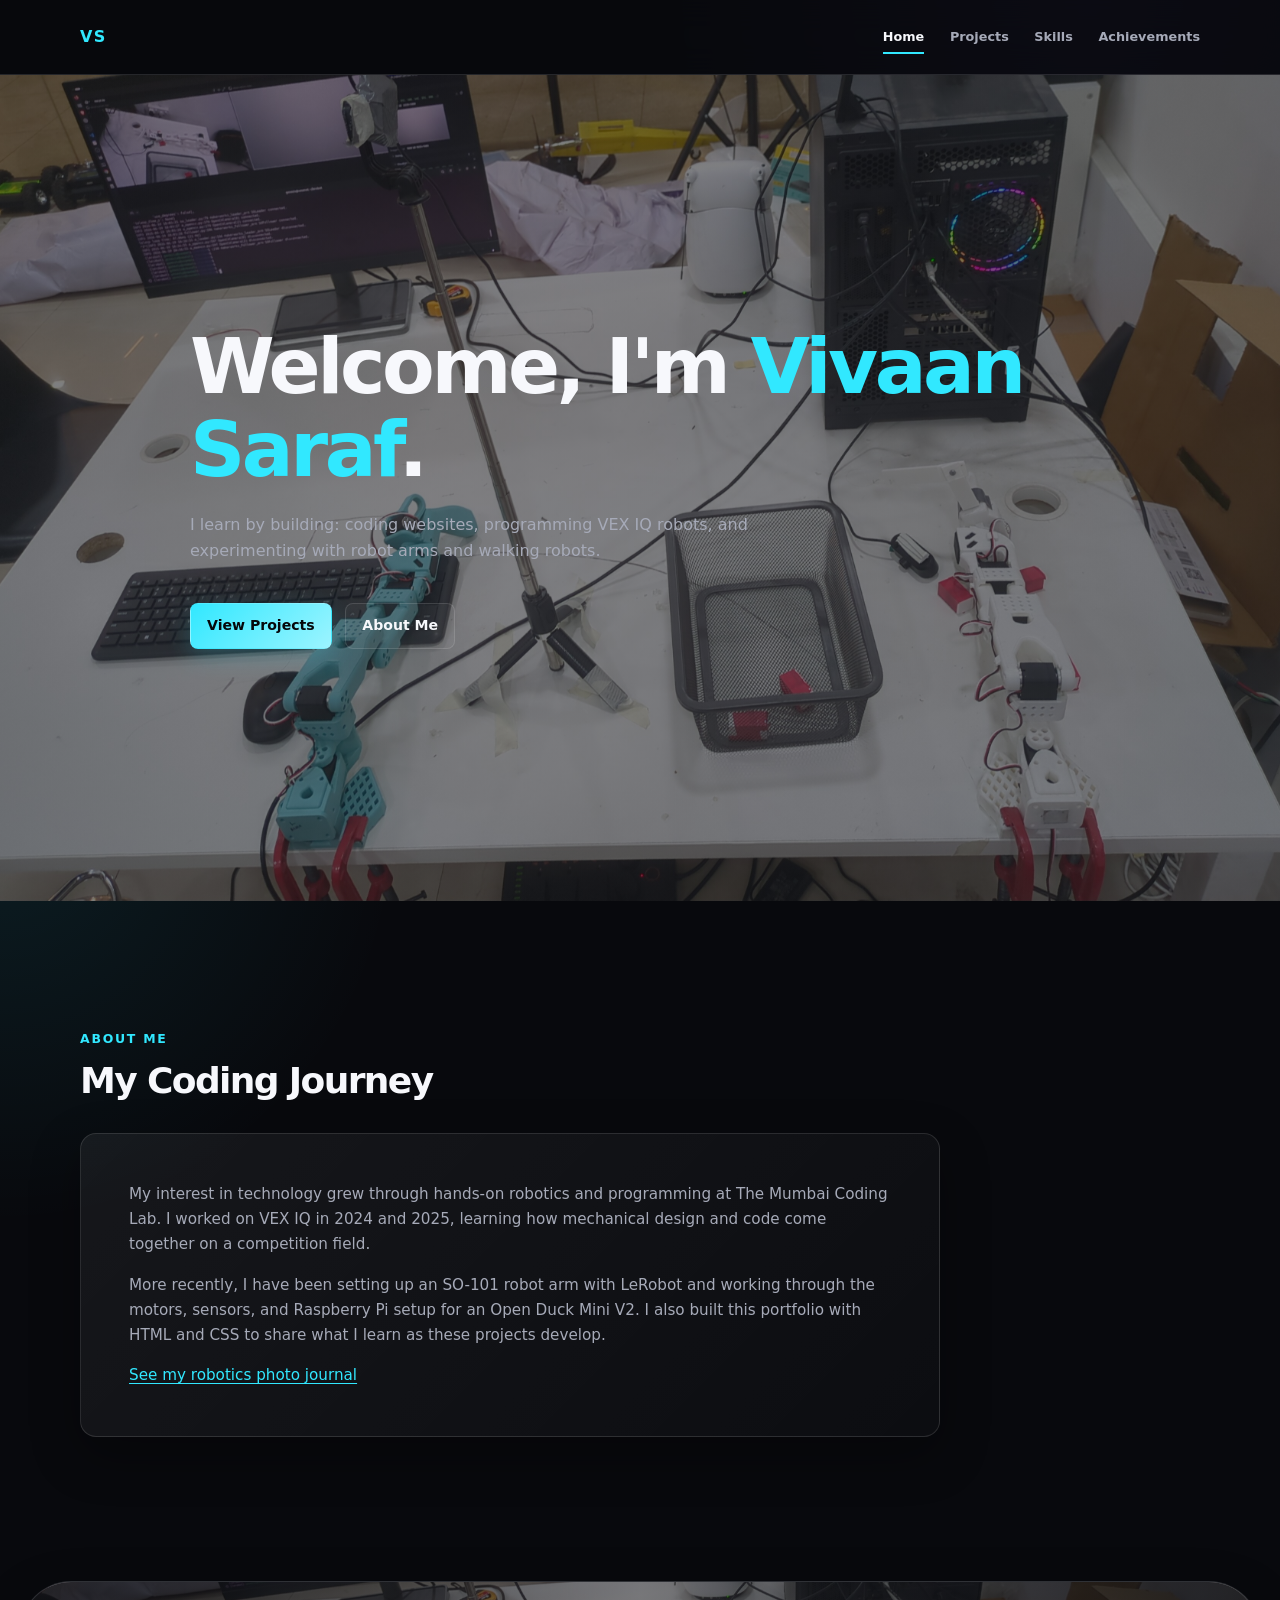
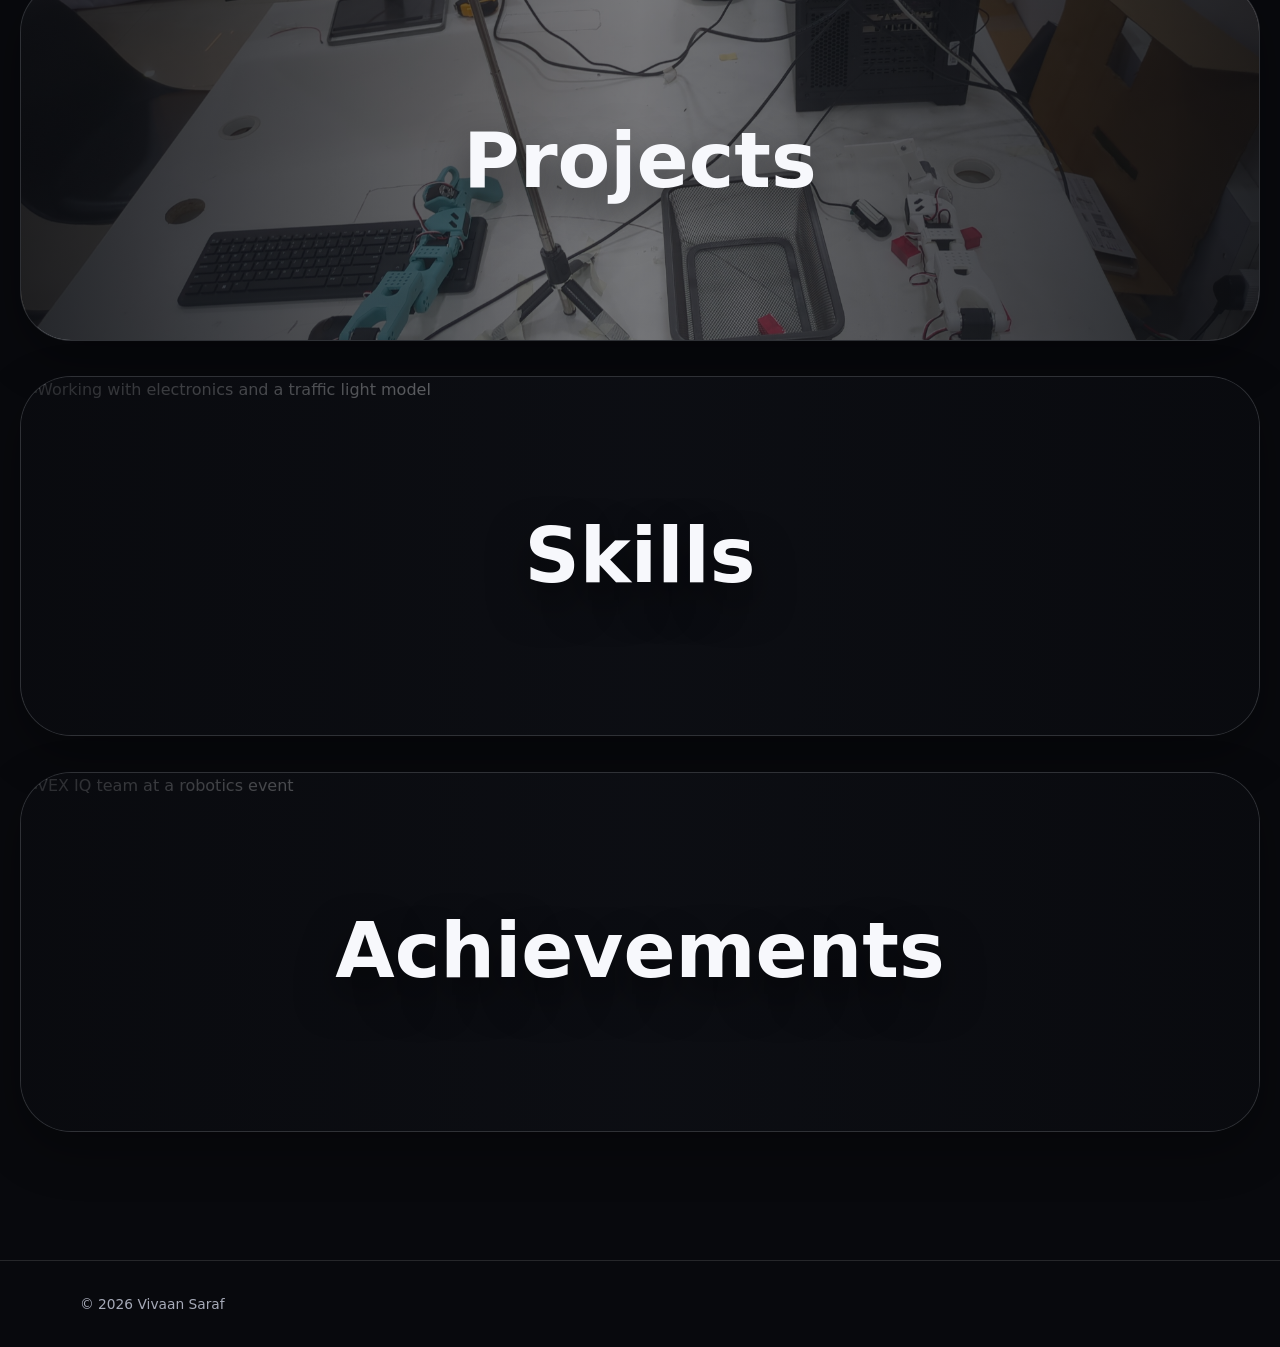
==== index.html @ 26b405d5 "Add verified coding and robotics portfolio content" ====
<!DOCTYPE html>
<html lang="en">
<head>
  <meta charset="UTF-8">
  <meta name="viewport" content="width=device-width, initial-scale=1.0">
  <meta name="description" content="Vivaan Saraf's coding and robotics journey, from VEX IQ to robot arms, Open Duck Mini, and web development.">
  <title>Vivaan Saraf | Coding Journey</title>
  <link rel="stylesheet" href="style.css?v=1.6">
</head>
<body>
  <header class="site-header">
    <nav class="site-nav container" aria-label="Primary navigation">
      <a class="brand" href="index.html" aria-label="Vivaan Saraf home">VS</a>
      <ul class="nav-links">
        <li><a class="active" href="index.html" aria-current="page">Home</a></li>
        <li><a href="projects.html">Projects</a></li>
        <li><a href="skills.html">Skills</a></li>
        <li><a href="achievements.html">Achievements</a></li>
      </ul>
    </nav>
  </header>

  <main>
    <section class="hero hero--image" aria-labelledby="hero-title">
      <div class="container hero-content">
        <h1 id="hero-title">Welcome, I'm <span>Vivaan Saraf</span>.</h1>
        <p class="hero-copy">I learn by building: coding websites, programming VEX IQ robots, and experimenting with robot arms and walking robots.</p>
        <div class="hero-actions">
          <a class="button button-primary" href="projects.html">View Projects</a>
          <a class="button button-secondary" href="#about">About Me</a>
        </div>
      </div>
    </section>

    <section class="section container" id="about" aria-labelledby="about-title">
      <div class="section-heading">
        <p class="eyebrow">About Me</p>
        <h2 id="about-title">My Coding Journey</h2>
      </div>
      <div class="about-panel">
        <p>My interest in technology grew through hands-on robotics and programming at The Mumbai Coding Lab. I worked on VEX IQ in 2024 and 2025, learning how mechanical design and code come together on a competition field.</p>
        <p>More recently, I have been setting up an SO-101 robot arm with LeRobot and working through the motors, sensors, and Raspberry Pi setup for an Open Duck Mini V2. I also built this portfolio with HTML and CSS to share what I learn as these projects develop.</p>
        <p><a href="https://photos.google.com/share/AF1QipMqKYZUfU76-3mRbu2ZNvPYSfWubZAIC1T2TUKQFDXF357ADCzVOULn_W6FX2EanA?key=ZWhiV0VmaGZkWm0yZWlWdFhhTnVDUXloYXJiU253" target="_blank" rel="noopener noreferrer">See my robotics photo journal</a></p>
      </div>
    </section>

    <section class="section container explore-section" aria-label="Portfolio sections">
      <div class="home-tiles">
        <a class="home-tile" href="projects.html" aria-label="View Projects">
          <img src="images/lerobot/hi.jpeg" alt="SO-101 robot arms being tested on a worktable">
          <span>Projects</span>
        </a>
        <a class="home-tile" href="skills.html" aria-label="View Skills">
          <img src="images/traffic light/PXL_20260218_132618617.jpg" alt="Working with electronics and a traffic light model">
          <span>Skills</span>
        </a>
        <a class="home-tile" href="achievements.html" aria-label="View Achievements">
          <img src="images/vex/PXL_20251115_065800724.jpg" alt="VEX IQ team at a robotics event">
          <span>Achievements</span>
        </a>
      </div>
    </section>
  </main>

  <footer class="site-footer">
    <div class="container">
      <p>© 2026 Vivaan Saraf</p>
    </div>
  </footer>
</body>
</html>
---- style.css ----
:root {
  --obsidian: #08090d;
  --surface: #11131b;
  --surface-raised: #171a25;
  --line: rgba(255, 255, 255, 0.12);
  --text: #f7f8fc;
  --muted: #a6aab8;
  --cyan: #31e8ff;
  --violet: #9b6cff;
  --shadow: 0 18px 50px rgba(0, 0, 0, 0.32);
  --hero-image: url("images/lerobot/hi.jpeg");
}

* { box-sizing: border-box; }

html { scroll-behavior: smooth; }

body {
  min-width: 320px;
  margin: 0;
  color: var(--text);
  background:
    radial-gradient(circle at 85% 0%, rgba(155, 108, 255, 0.16), transparent 28rem),
    radial-gradient(circle at 0% 28%, rgba(49, 232, 255, 0.09), transparent 25rem),
    var(--obsidian);
  font-family: Inter, ui-sans-serif, system-ui, -apple-system, BlinkMacSystemFont, "Segoe UI", sans-serif;
  line-height: 1.65;
}

a { color: inherit; }

.container { width: min(1120px, calc(100% - 2.5rem)); margin-inline: auto; }

.site-header {
  position: sticky;
  z-index: 10;
  top: 0;
  border-bottom: 1px solid var(--line);
  background: rgba(8, 9, 13, 0.82);
  backdrop-filter: blur(16px);
}

.site-nav { display: flex; align-items: center; justify-content: space-between; min-height: 4.6rem; gap: 1rem; }

.brand { color: var(--cyan); font-weight: 800; letter-spacing: 0.08em; text-decoration: none; }

.nav-links { display: flex; align-items: center; gap: clamp(0.5rem, 2vw, 1.8rem); margin: 0; padding: 0; list-style: none; }

.nav-links a { padding: 0.45rem 0; color: var(--muted); font-size: 0.8rem; font-weight: 700; text-decoration: none; transition: color 180ms ease; }
.nav-links a:hover, .nav-links a.active { color: var(--text); }
.nav-links a.active { border-bottom: 2px solid var(--cyan); }

.section { padding-block: clamp(4.5rem, 10vw, 8rem); }

.hero { min-height: calc(100svh - 4.6rem); display: grid; }
.hero--image {
  background-image:
    linear-gradient(rgba(8, 9, 13, 0.52), rgba(8, 9, 13, 0.52)),
    var(--hero-image);
  background-position: center;
  background-repeat: no-repeat;
  background-size: cover;
}
.hero-content { display: grid; align-content: center; max-width: 900px; padding-block: clamp(4.5rem, 10vw, 8rem); }

.eyebrow, .card-label { margin: 0 0 0.8rem; color: var(--cyan); font-size: 0.78rem; font-weight: 800; letter-spacing: 0.14em; text-transform: uppercase; }

h1, h2, p { margin-top: 0; }
h1, h2 { line-height: 1.08; letter-spacing: -0.045em; }
h1 { max-width: 16ch; margin-bottom: 1.2rem; font-size: clamp(2.35rem, 6vw, 4.8rem); }
h1 span { color: var(--cyan); }
h2 { margin-bottom: 0.8rem; font-size: clamp(1.4rem, 3vw, 2.25rem); }

.hero-copy, .page-intro > p:last-child { max-width: 62ch; color: var(--muted); font-size: clamp(0.9rem, 1.8vw, 1rem); }
.hero-actions { display: flex; flex-wrap: wrap; gap: 0.85rem; margin-top: 1.4rem; }

.button { display: inline-flex; align-items: center; justify-content: center; min-height: 2.9rem; padding: 0.65rem 1rem; border: 1px solid transparent; border-radius: 0.5rem; font-size: 0.88rem; font-weight: 800; text-decoration: none; transition: transform 180ms ease, box-shadow 180ms ease, background 180ms ease; }
.button:hover { transform: translateY(-2px); }
.button-primary { color: #05070a; background: linear-gradient(135deg, var(--cyan), #9cf4ff); box-shadow: 0 8px 24px rgba(49, 232, 255, 0.2); }
.button-secondary { border-color: var(--line); color: var(--text); background: rgba(255, 255, 255, 0.04); }

.section-heading { max-width: 680px; margin-bottom: 2rem; }
.compact-heading { margin-bottom: 1.25rem; }
.about-panel, .info-panel { border: 1px solid var(--line); border-radius: 1rem; background: linear-gradient(135deg, rgba(255,255,255,0.06), rgba(255,255,255,0.02)); box-shadow: var(--shadow); }
.about-panel { max-width: 860px; padding: clamp(1.4rem, 4vw, 3rem); color: var(--muted); font-size: 0.95rem; }
.about-panel p:last-child { margin-bottom: 0; }
.about-panel a, .info-panel a { color: var(--cyan); text-underline-offset: 0.2em; }
.info-panel > p:last-child { margin: 1.5rem 0 0; font-size: 0.9rem; }
.explore-section { width: min(calc(100% - 2.5rem), 1420px); margin-inline: auto; padding-top: 1rem; }
.home-tiles { display: grid; gap: clamp(1.4rem, 3vw, 2.2rem); }
.home-tile {
  position: relative;
  display: grid;
  min-height: clamp(220px, 34vw, 360px);
  place-items: center;
  overflow: hidden;
  border: 1px solid var(--line);
  border-radius: clamp(1.4rem, 4vw, 3.2rem);
  color: var(--text);
  background: #12141a;
  box-shadow: var(--shadow);
  text-decoration: none;
  transition: transform 200ms ease, border-color 200ms ease;
}
.home-tile:hover {
  transform: translateY(-4px);
  border-color: rgba(49, 232, 255, 0.55);
}
.home-tile::after {
  position: absolute;
  inset: 0;
  content: "";
  background:
    linear-gradient(90deg, rgba(8, 9, 13, 0.82), rgba(8, 9, 13, 0.4), rgba(8, 9, 13, 0.82)),
    rgba(8, 9, 13, 0.24);
  z-index: 2;
  transition: background 180ms ease;
}
.home-tile:hover::after {
  background:
    linear-gradient(90deg, rgba(8, 9, 13, 0.68), rgba(8, 9, 13, 0.25), rgba(8, 9, 13, 0.68)),
    rgba(8, 9, 13, 0.14);
}
.home-tile > .tile-image,
.home-tile > img {
  position: absolute;
  inset: 0;
  width: 100%;
  height: 100%;
  object-fit: cover;
  z-index: 1;
  transition: transform 220ms ease, filter 220ms ease;
}
.home-tile:hover > .tile-image,
.home-tile:hover > img {
  transform: scale(1.02);
}
.home-tile span {
  position: relative;
  z-index: 3;
  color: var(--text);
  font-size: clamp(2.2rem, 7vw, 4.8rem);
  font-weight: 900;
  line-height: 1;
  text-align: center;
  text-shadow: 0 18px 42px rgba(0, 0, 0, 0.58);
}

.page-intro { padding-bottom: 2rem; }
.page-intro h1 { max-width: 18ch; }
.projects-section { padding-top: 2rem; }
.projects-grid { display: grid; grid-template-columns: repeat(3, minmax(0, 1fr)); gap: 1.25rem; }
.project-card { display: flex; flex-direction: column; overflow: hidden; border: 1px solid var(--line); border-radius: 1rem; background: var(--surface); box-shadow: var(--shadow); transition: transform 200ms ease, border-color 200ms ease; }
.project-card:hover { transform: translateY(-5px); border-color: rgba(49, 232, 255, 0.55); }
.media-slot, .gallery-item { margin: 0; background: #0d0f16; }
.media-slot > img, .gallery-item > img { display: block; width: 100%; height: 210px; object-fit: cover; transition: transform 200ms ease, filter 200ms ease; }
.project-card:hover .media-slot > img, .gallery-item:hover > img { transform: scale(1.025); filter: brightness(1.08); }
.image-placeholder { display: grid; min-height: 210px; place-items: center; padding: 1rem; color: var(--cyan); border: 1px dashed rgba(49, 232, 255, 0.45); background: linear-gradient(135deg, rgba(49,232,255,0.09), rgba(155,108,255,0.11)); font-size: 0.78rem; font-weight: 700; letter-spacing: 0.07em; text-align: center; transition: filter 180ms ease, transform 180ms ease; }
.project-card:hover .image-placeholder, .gallery-item:hover .image-placeholder { filter: brightness(1.18); transform: scale(1.025); }
figcaption { padding: 0.55rem 0.8rem; color: var(--muted); font-size: 0.72rem; overflow-wrap: anywhere; }
.card-content { display: flex; flex: 1; flex-direction: column; padding: 1.5rem; }
.card-content h2 { font-size: 1.25rem; }
.card-content > p:not(.card-label):not(.tech-stack) { color: var(--muted); }
.tech-stack { color: var(--violet); font-size: 0.88rem; font-weight: 800; }
.card-content .button { align-self: flex-start; margin-top: auto; }

.gallery-grid { display: grid; grid-template-columns: repeat(2, minmax(0, 1fr)); gap: 1rem; }
.gallery-item { overflow: hidden; border: 1px solid var(--line); border-radius: 0.8rem; }
.gallery-item .image-placeholder { min-height: 250px; }
.gallery-item > img { height: 250px; }
.skills-section, .achievements-grid { display: grid; grid-template-columns: repeat(2, minmax(0, 1fr)); gap: 1.25rem; padding-top: 2.5rem; }
.info-panel { padding: clamp(1.4rem, 4vw, 2.3rem); }
.info-panel h2 { font-size: clamp(1.25rem, 2.5vw, 1.7rem); }
.future-label { color: var(--violet); font-size: 0.75em; font-weight: 600; letter-spacing: 0; }
.accent-list { display: grid; gap: 0.8rem; margin: 1.5rem 0 0; padding: 0; list-style: none; color: var(--muted); }
.accent-list li { padding-left: 1.1rem; border-left: 2px solid var(--violet); }

.site-footer { padding-block: 2rem; border-top: 1px solid var(--line); color: var(--muted); font-size: 0.86rem; }
.site-footer p { margin: 0; }

:focus-visible { outline: 3px solid var(--cyan); outline-offset: 4px; }

@media (max-width: 780px) {
  .projects-grid { grid-template-columns: 1fr; }
  .skills-section, .achievements-grid { grid-template-columns: 1fr; }
}

@media (max-width: 560px) {
  .container { width: min(100% - 1.5rem, 1120px); }
  .site-nav { align-items: flex-start; flex-direction: column; padding-block: 0.85rem; }
  .nav-links { width: 100%; justify-content: space-between; gap: 0.5rem; }
  .nav-links a { font-size: 0.72rem; }
  .gallery-grid { grid-template-columns: 1fr; }
}
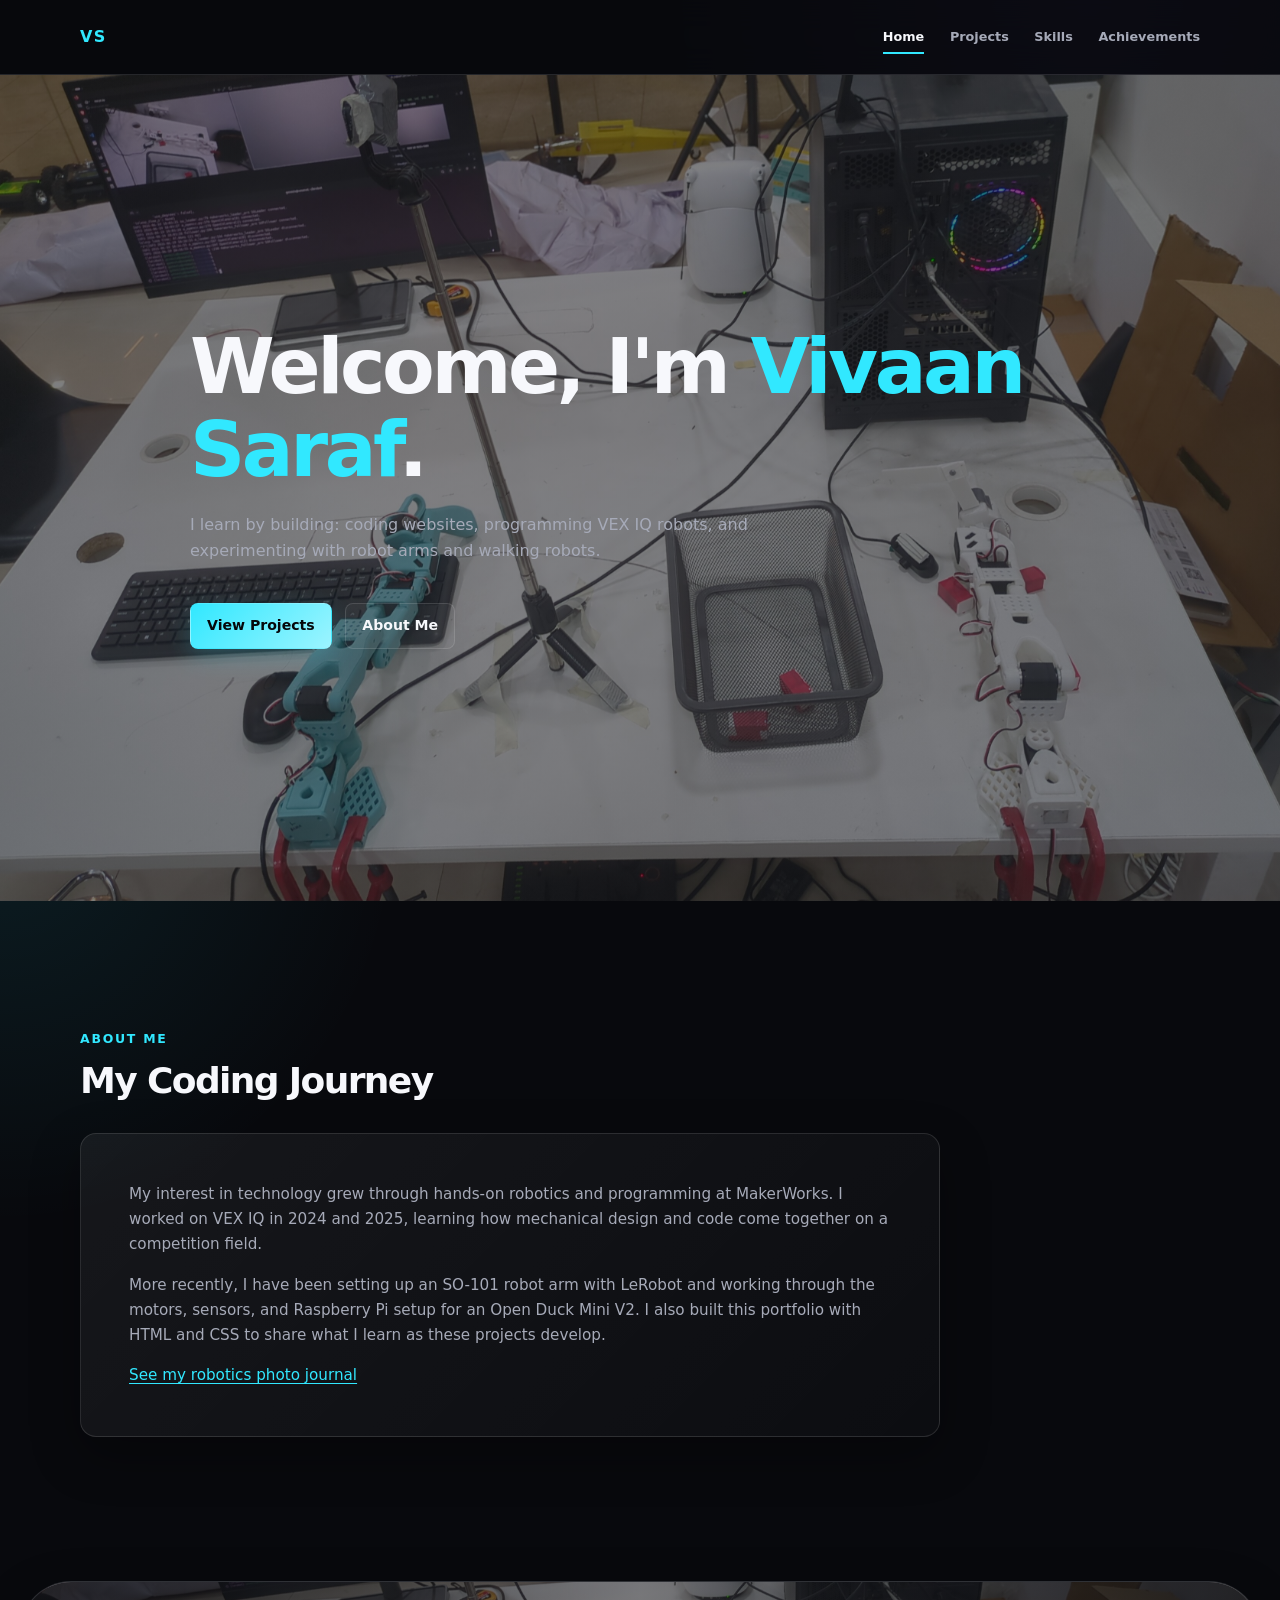
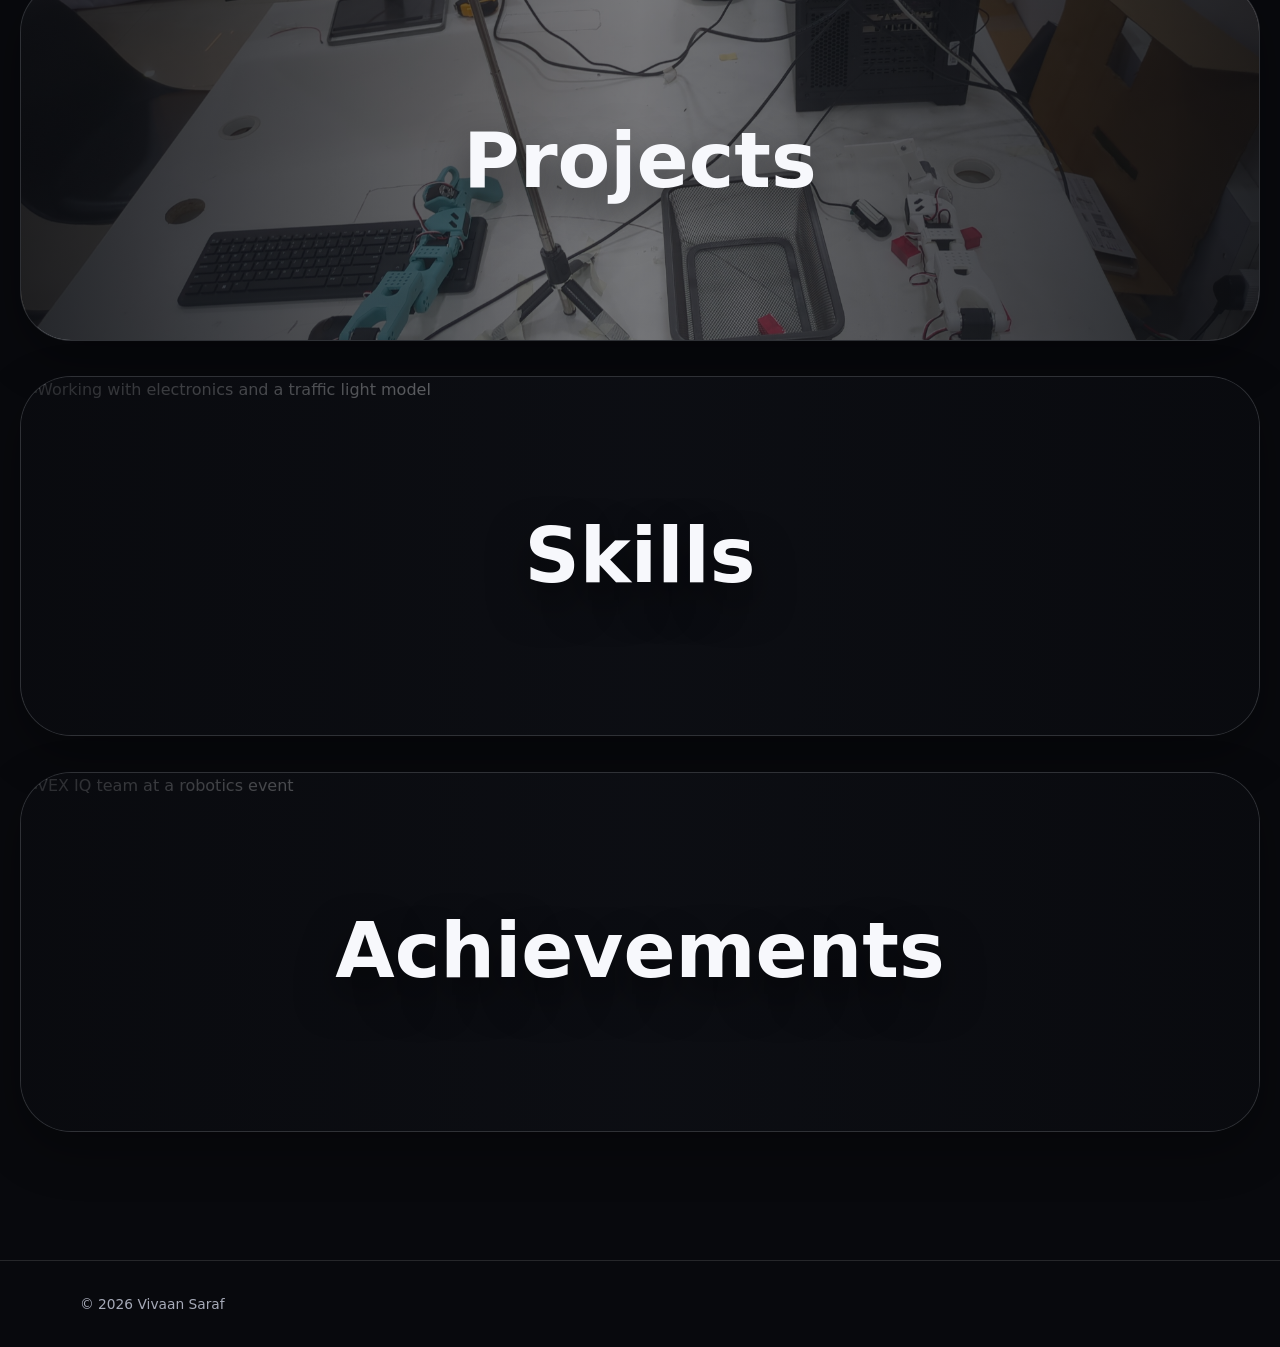
==== commit 9f6e080f: "Add individual project pages and update MakerWorks name" ====
--- a/index.html
+++ b/index.html
@@ -38,7 +38,7 @@
         <h2 id="about-title">My Coding Journey</h2>
       </div>
       <div class="about-panel">
-        <p>My interest in technology grew through hands-on robotics and programming at The Mumbai Coding Lab. I worked on VEX IQ in 2024 and 2025, learning how mechanical design and code come together on a competition field.</p>
+        <p>My interest in technology grew through hands-on robotics and programming at MakerWorks. I worked on VEX IQ in 2024 and 2025, learning how mechanical design and code come together on a competition field.</p>
         <p>More recently, I have been setting up an SO-101 robot arm with LeRobot and working through the motors, sensors, and Raspberry Pi setup for an Open Duck Mini V2. I also built this portfolio with HTML and CSS to share what I learn as these projects develop.</p>
         <p><a href="https://photos.google.com/share/AF1QipMqKYZUfU76-3mRbu2ZNvPYSfWubZAIC1T2TUKQFDXF357ADCzVOULn_W6FX2EanA?key=ZWhiV0VmaGZkWm0yZWlWdFhhTnVDUXloYXJiU253" target="_blank" rel="noopener noreferrer">See my robotics photo journal</a></p>
       </div>
--- a/style.css
+++ b/style.css
@@ -71,7 +71,7 @@
 h1 span { color: var(--cyan); }
 h2 { margin-bottom: 0.8rem; font-size: clamp(1.4rem, 3vw, 2.25rem); }
 
-.hero-copy, .page-intro > p:last-child { max-width: 62ch; color: var(--muted); font-size: clamp(0.9rem, 1.8vw, 1rem); }
+.hero-copy, .page-intro > p:not(.eyebrow) { max-width: 62ch; color: var(--muted); font-size: clamp(0.9rem, 1.8vw, 1rem); }
 .hero-actions { display: flex; flex-wrap: wrap; gap: 0.85rem; margin-top: 1.4rem; }
 
 .button { display: inline-flex; align-items: center; justify-content: center; min-height: 2.9rem; padding: 0.65rem 1rem; border: 1px solid transparent; border-radius: 0.5rem; font-size: 0.88rem; font-weight: 800; text-decoration: none; transition: transform 180ms ease, box-shadow 180ms ease, background 180ms ease; }
@@ -164,6 +164,16 @@
 .tech-stack { color: var(--violet); font-size: 0.88rem; font-weight: 800; }
 .card-content .button { align-self: flex-start; margin-top: auto; }
 
+.project-detail { padding-top: 2rem; }
+.project-detail-grid { display: grid; grid-template-columns: minmax(0, 1.15fr) minmax(0, 0.85fr); gap: 1.5rem; align-items: start; }
+.project-detail .media-slot { overflow: hidden; border: 1px solid var(--line); border-radius: 1rem; }
+.project-detail .media-slot > img { height: clamp(280px, 42vw, 520px); }
+.project-detail .image-placeholder { min-height: clamp(280px, 42vw, 520px); }
+.project-detail .info-panel { color: var(--muted); }
+.project-detail .info-panel p:last-child { margin-bottom: 0; }
+.project-detail .tech-stack { margin-bottom: 1.5rem; }
+.project-detail-actions { display: flex; flex-wrap: wrap; gap: 0.75rem; margin-top: 1.5rem; }
+
 .gallery-grid { display: grid; grid-template-columns: repeat(2, minmax(0, 1fr)); gap: 1rem; }
 .gallery-item { overflow: hidden; border: 1px solid var(--line); border-radius: 0.8rem; }
 .gallery-item .image-placeholder { min-height: 250px; }
@@ -182,6 +192,7 @@
 
 @media (max-width: 780px) {
   .projects-grid { grid-template-columns: 1fr; }
+  .project-detail-grid { grid-template-columns: 1fr; }
   .skills-section, .achievements-grid { grid-template-columns: 1fr; }
 }
 
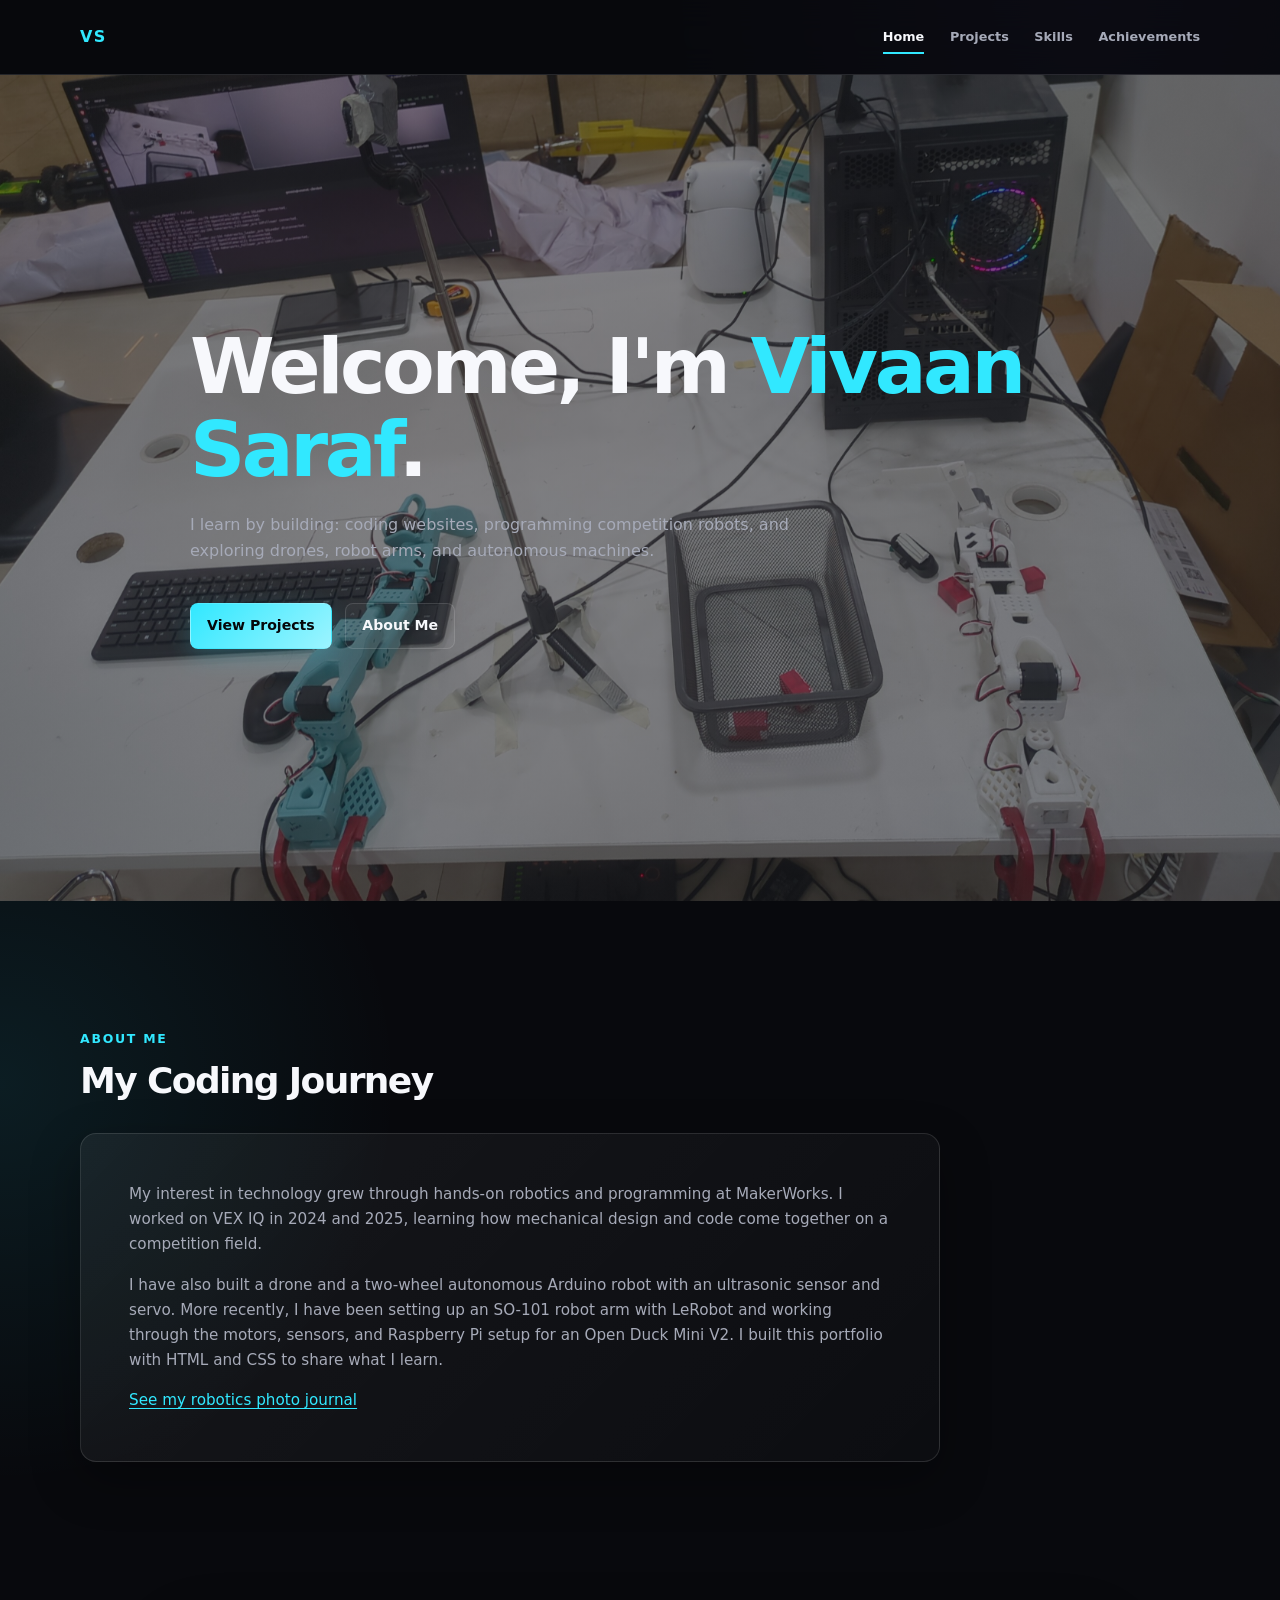
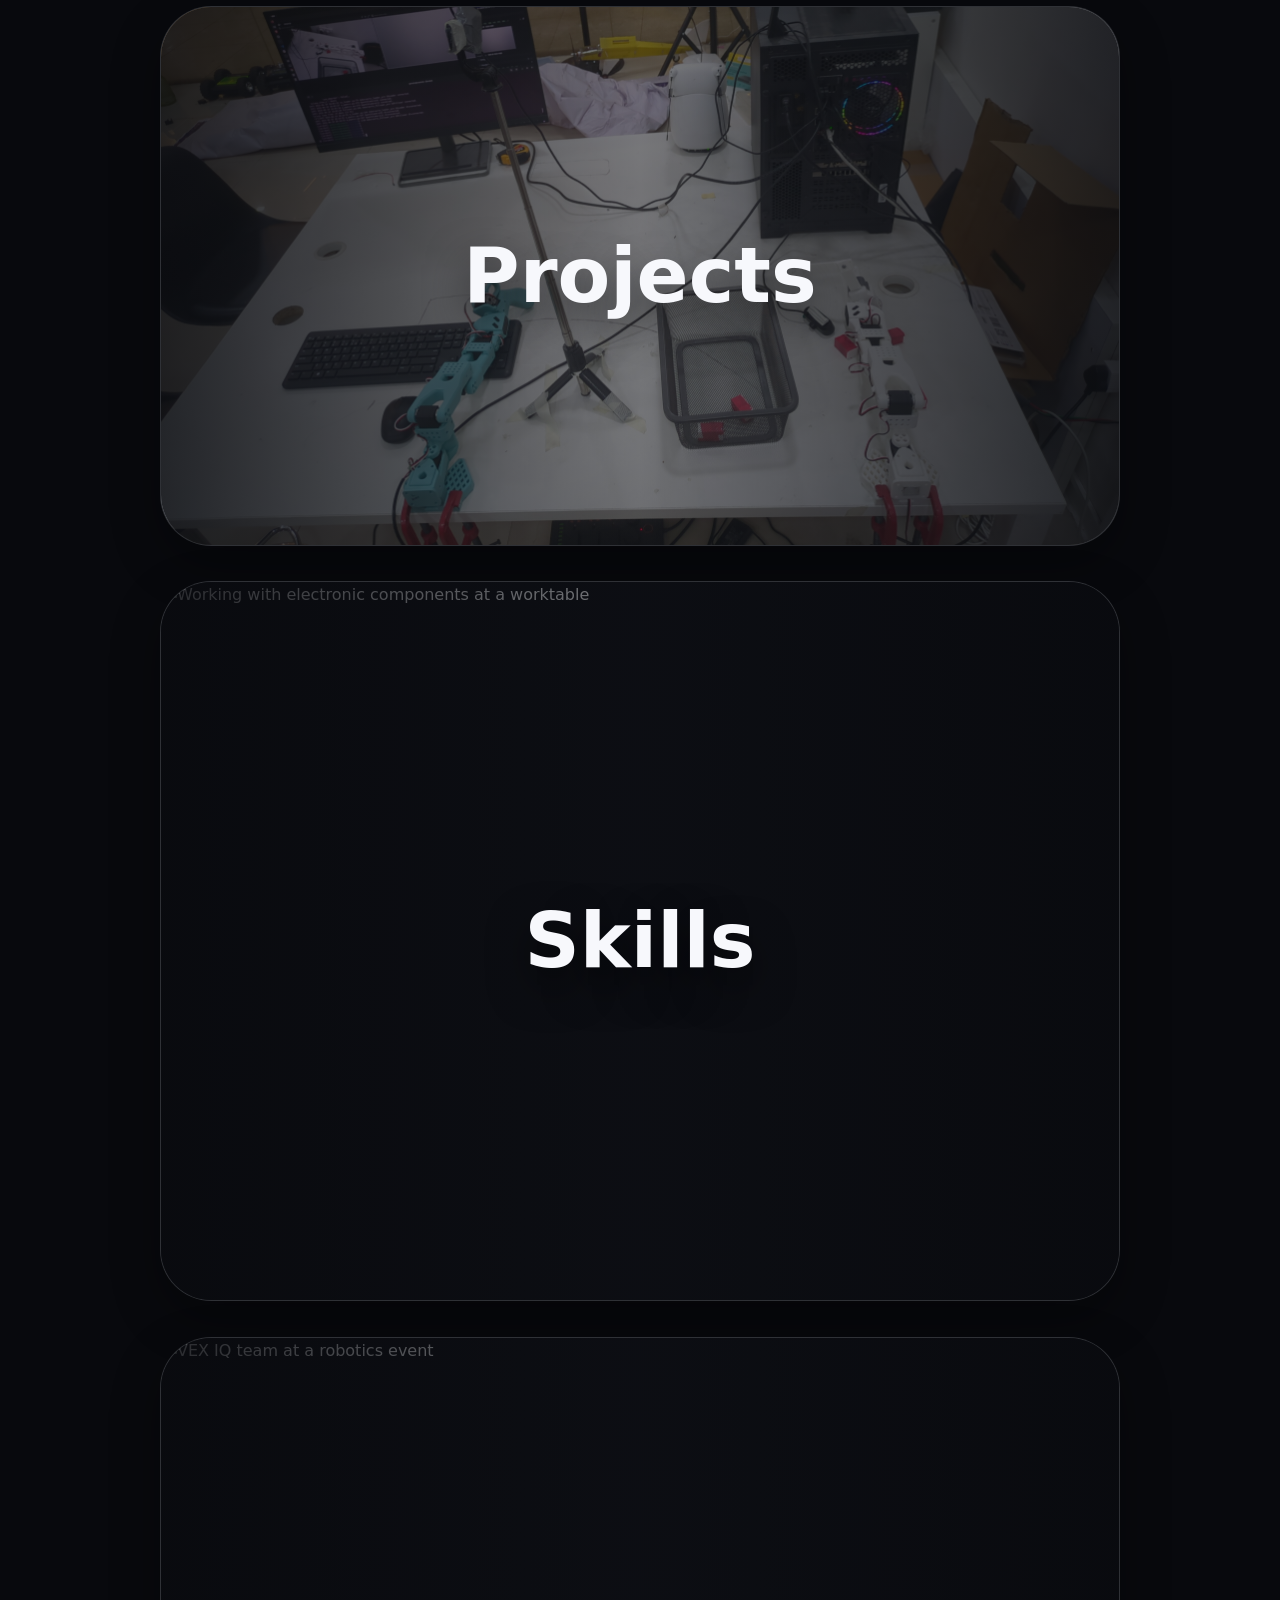
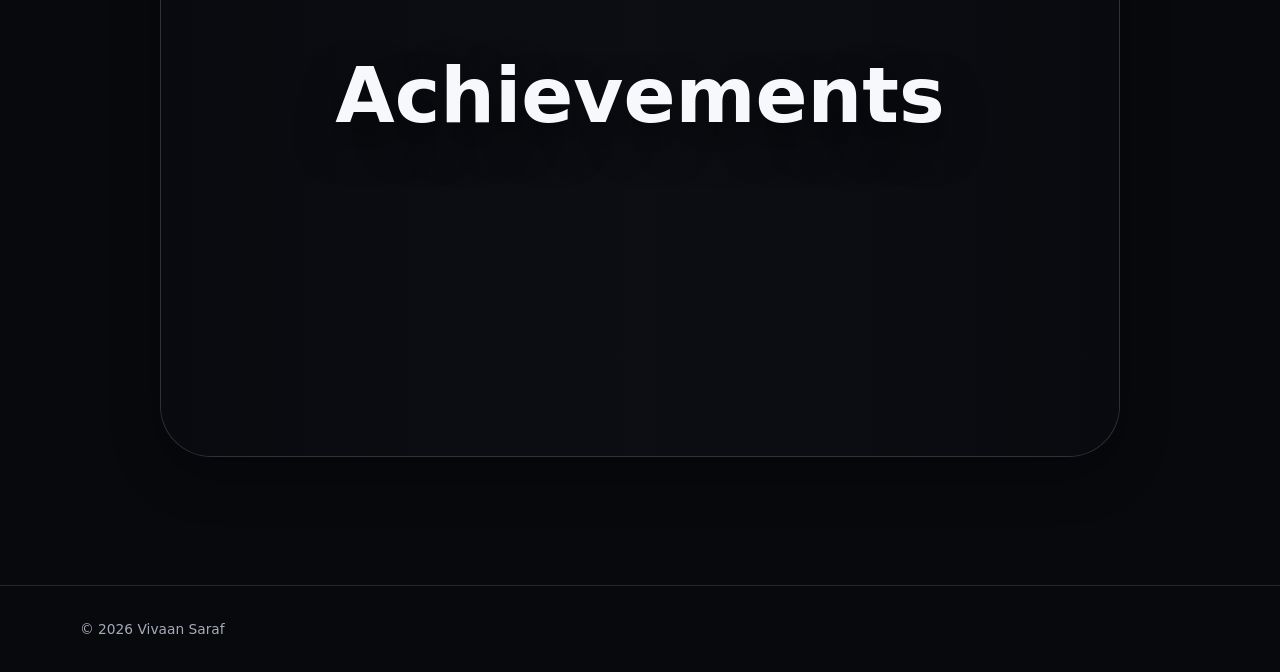
==== commit 6b10ee05: "Expand portfolio projects and add Arduino certification" ====
--- a/index.html
+++ b/index.html
@@ -3,9 +3,9 @@
 <head>
   <meta charset="UTF-8">
   <meta name="viewport" content="width=device-width, initial-scale=1.0">
-  <meta name="description" content="Vivaan Saraf's coding and robotics journey, from VEX IQ to robot arms, Open Duck Mini, and web development.">
+  <meta name="description" content="Vivaan Saraf's coding and robotics journey through VEX IQ, drones, Arduino robots, robot arms, and web development.">
   <title>Vivaan Saraf | Coding Journey</title>
-  <link rel="stylesheet" href="style.css?v=1.6">
+  <link rel="stylesheet" href="style.css?v=1.8">
 </head>
 <body>
   <header class="site-header">
@@ -24,7 +24,7 @@
     <section class="hero hero--image" aria-labelledby="hero-title">
       <div class="container hero-content">
         <h1 id="hero-title">Welcome, I'm <span>Vivaan Saraf</span>.</h1>
-        <p class="hero-copy">I learn by building: coding websites, programming VEX IQ robots, and experimenting with robot arms and walking robots.</p>
+        <p class="hero-copy">I learn by building: coding websites, programming competition robots, and exploring drones, robot arms, and autonomous machines.</p>
         <div class="hero-actions">
           <a class="button button-primary" href="projects.html">View Projects</a>
           <a class="button button-secondary" href="#about">About Me</a>
@@ -39,7 +39,7 @@
       </div>
       <div class="about-panel">
         <p>My interest in technology grew through hands-on robotics and programming at MakerWorks. I worked on VEX IQ in 2024 and 2025, learning how mechanical design and code come together on a competition field.</p>
-        <p>More recently, I have been setting up an SO-101 robot arm with LeRobot and working through the motors, sensors, and Raspberry Pi setup for an Open Duck Mini V2. I also built this portfolio with HTML and CSS to share what I learn as these projects develop.</p>
+        <p>I have also built a drone and a two-wheel autonomous Arduino robot with an ultrasonic sensor and servo. More recently, I have been setting up an SO-101 robot arm with LeRobot and working through the motors, sensors, and Raspberry Pi setup for an Open Duck Mini V2. I built this portfolio with HTML and CSS to share what I learn.</p>
         <p><a href="https://photos.google.com/share/AF1QipMqKYZUfU76-3mRbu2ZNvPYSfWubZAIC1T2TUKQFDXF357ADCzVOULn_W6FX2EanA?key=ZWhiV0VmaGZkWm0yZWlWdFhhTnVDUXloYXJiU253" target="_blank" rel="noopener noreferrer">See my robotics photo journal</a></p>
       </div>
     </section>
@@ -50,12 +50,12 @@
           <img src="images/lerobot/hi.jpeg" alt="SO-101 robot arms being tested on a worktable">
           <span>Projects</span>
         </a>
-        <a class="home-tile" href="skills.html" aria-label="View Skills">
-          <img src="images/traffic light/PXL_20260218_132618617.jpg" alt="Working with electronics and a traffic light model">
+        <a class="home-tile home-tile--four-three" href="skills.html" aria-label="View Skills">
+          <img src="images/traffic light/PXL_20260217_122902213.jpg" alt="Working with electronic components at a worktable" loading="lazy">
           <span>Skills</span>
         </a>
-        <a class="home-tile" href="achievements.html" aria-label="View Achievements">
-          <img src="images/vex/PXL_20251115_065800724.jpg" alt="VEX IQ team at a robotics event">
+        <a class="home-tile home-tile--four-three" href="achievements.html" aria-label="View Achievements">
+          <img src="images/vex/PXL_20251115_065800724.jpg" alt="VEX IQ team at a robotics event" loading="lazy">
           <span>Achievements</span>
         </a>
       </div>
--- a/style.css
+++ b/style.css
@@ -70,6 +70,7 @@
 h1 { max-width: 16ch; margin-bottom: 1.2rem; font-size: clamp(2.35rem, 6vw, 4.8rem); }
 h1 span { color: var(--cyan); }
 h2 { margin-bottom: 0.8rem; font-size: clamp(1.4rem, 3vw, 2.25rem); }
+h3 { margin: 1.7rem 0 0.75rem; color: var(--text); font-size: 1rem; line-height: 1.3; }
 
 .hero-copy, .page-intro > p:not(.eyebrow) { max-width: 62ch; color: var(--muted); font-size: clamp(0.9rem, 1.8vw, 1rem); }
 .hero-actions { display: flex; flex-wrap: wrap; gap: 0.85rem; margin-top: 1.4rem; }
@@ -87,11 +88,12 @@
 .about-panel a, .info-panel a { color: var(--cyan); text-underline-offset: 0.2em; }
 .info-panel > p:last-child { margin: 1.5rem 0 0; font-size: 0.9rem; }
 .explore-section { width: min(calc(100% - 2.5rem), 1420px); margin-inline: auto; padding-top: 1rem; }
-.home-tiles { display: grid; gap: clamp(1.4rem, 3vw, 2.2rem); }
+.home-tiles { display: grid; justify-items: center; gap: clamp(1.4rem, 3vw, 2.2rem); }
 .home-tile {
   position: relative;
   display: grid;
-  min-height: clamp(220px, 34vw, 360px);
+  width: min(100%, 960px);
+  aspect-ratio: var(--tile-ratio, 16 / 9);
   place-items: center;
   overflow: hidden;
   border: 1px solid var(--line);
@@ -102,6 +104,7 @@
   text-decoration: none;
   transition: transform 200ms ease, border-color 200ms ease;
 }
+.home-tile--four-three { --tile-ratio: 4 / 3; }
 .home-tile:hover {
   transform: translateY(-4px);
   border-color: rgba(49, 232, 255, 0.55);
@@ -173,6 +176,16 @@
 .project-detail .info-panel p:last-child { margin-bottom: 0; }
 .project-detail .tech-stack { margin-bottom: 1.5rem; }
 .project-detail-actions { display: flex; flex-wrap: wrap; gap: 0.75rem; margin-top: 1.5rem; }
+.info-panel a.button-primary { color: #05070a; }
+.detail-section { padding-top: 2rem; }
+.detail-section h2 { max-width: 24ch; }
+.detail-copy { max-width: 72ch; color: var(--muted); }
+.detail-gallery { display: grid; grid-template-columns: repeat(3, minmax(0, 1fr)); gap: 1rem; }
+.detail-gallery .gallery-item > img { height: auto; aspect-ratio: 4 / 3; object-fit: cover; }
+.detail-gallery .image-placeholder { min-height: 220px; }
+.certificate-figure { margin: 1.5rem 0 0; }
+.certificate-figure figcaption { padding-inline: 0; }
+.certificate-image { display: block; width: 100%; max-width: 760px; height: auto; border: 1px solid var(--line); border-radius: 0.8rem; background: #fff; }
 
 .gallery-grid { display: grid; grid-template-columns: repeat(2, minmax(0, 1fr)); gap: 1rem; }
 .gallery-item { overflow: hidden; border: 1px solid var(--line); border-radius: 0.8rem; }
@@ -190,10 +203,14 @@
 
 :focus-visible { outline: 3px solid var(--cyan); outline-offset: 4px; }
 
+@media (max-width: 1000px) {
+  .projects-grid { grid-template-columns: repeat(2, minmax(0, 1fr)); }
+}
+
 @media (max-width: 780px) {
-  .projects-grid { grid-template-columns: 1fr; }
   .project-detail-grid { grid-template-columns: 1fr; }
   .skills-section, .achievements-grid { grid-template-columns: 1fr; }
+  .detail-gallery { grid-template-columns: repeat(2, minmax(0, 1fr)); }
 }
 
 @media (max-width: 560px) {
@@ -201,5 +218,9 @@
   .site-nav { align-items: flex-start; flex-direction: column; padding-block: 0.85rem; }
   .nav-links { width: 100%; justify-content: space-between; gap: 0.5rem; }
   .nav-links a { font-size: 0.72rem; }
+  .hero { min-height: calc(100svh - 6.5rem); }
+  .projects-grid, .detail-gallery { grid-template-columns: 1fr; }
   .gallery-grid { grid-template-columns: 1fr; }
-}
+  .home-tile span { font-size: clamp(1.8rem, 8vw, 3rem); }
+  .project-detail-actions .button { width: 100%; }
+}
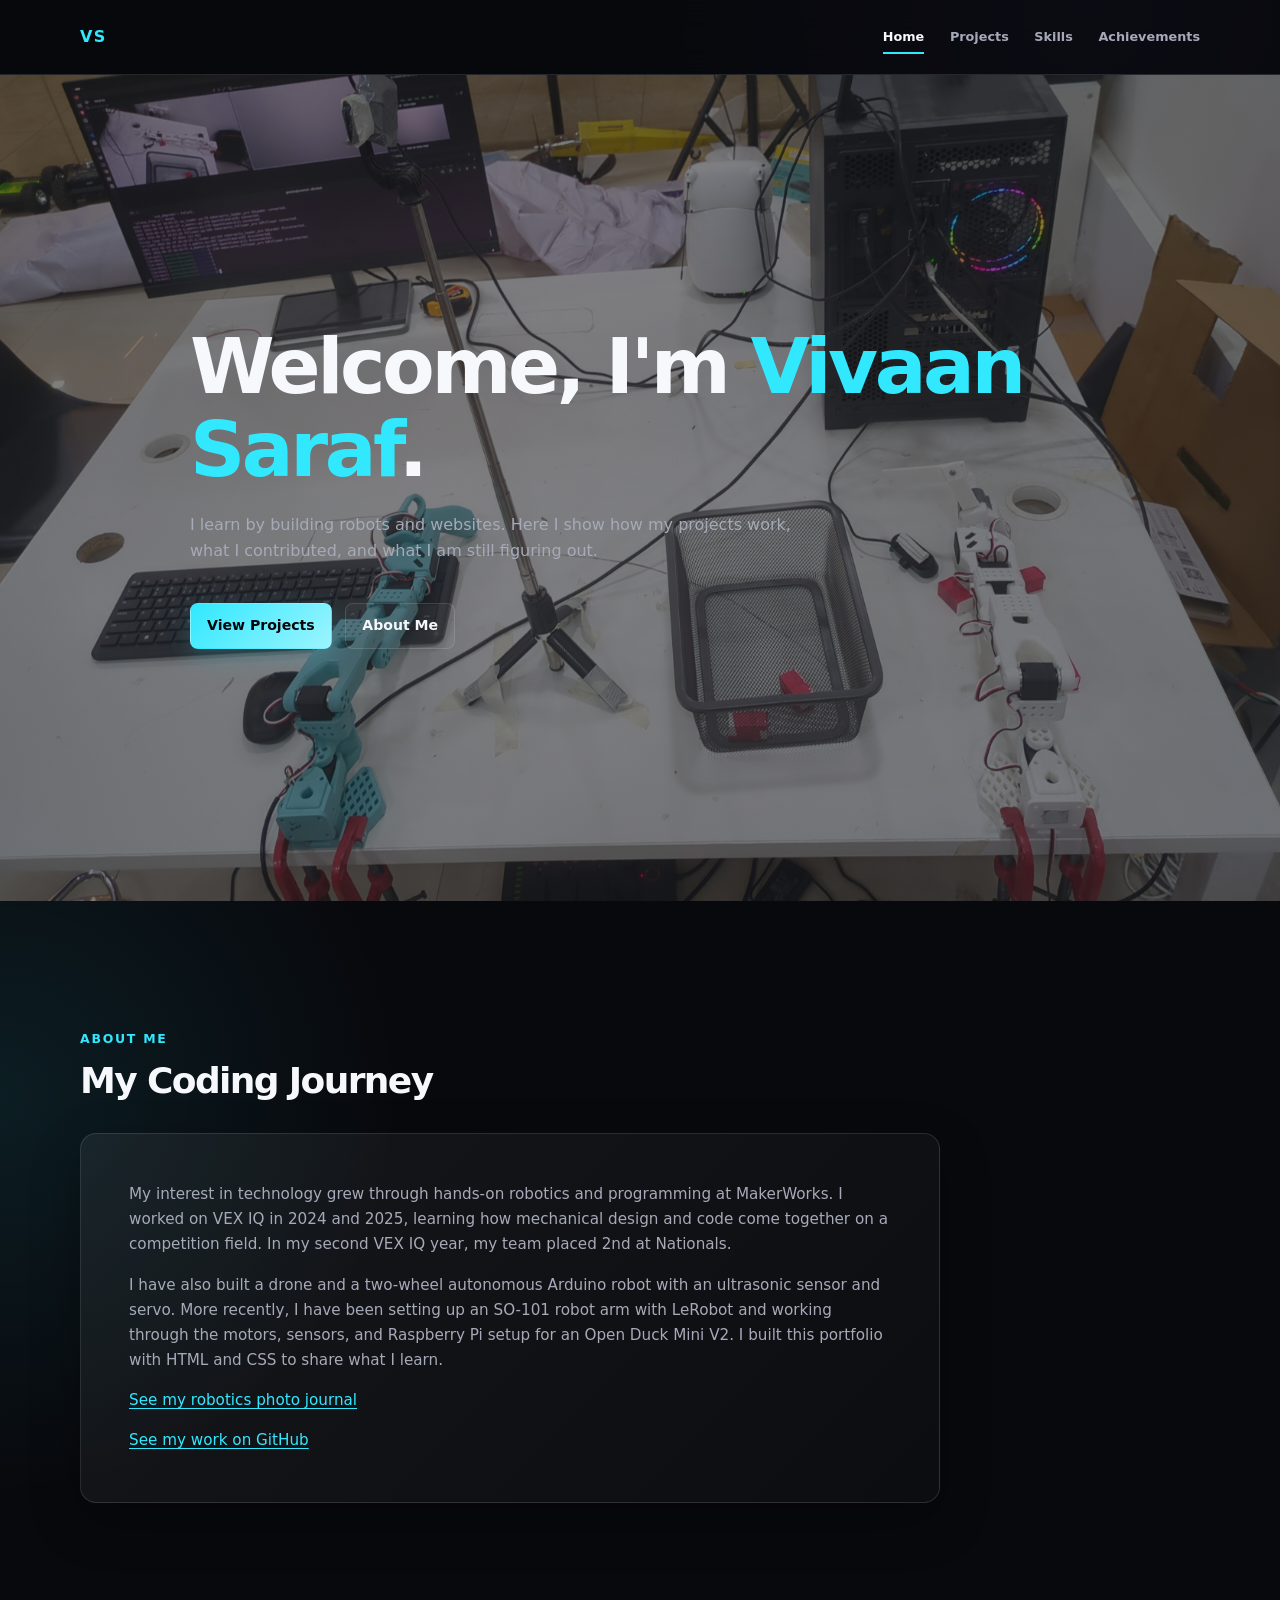
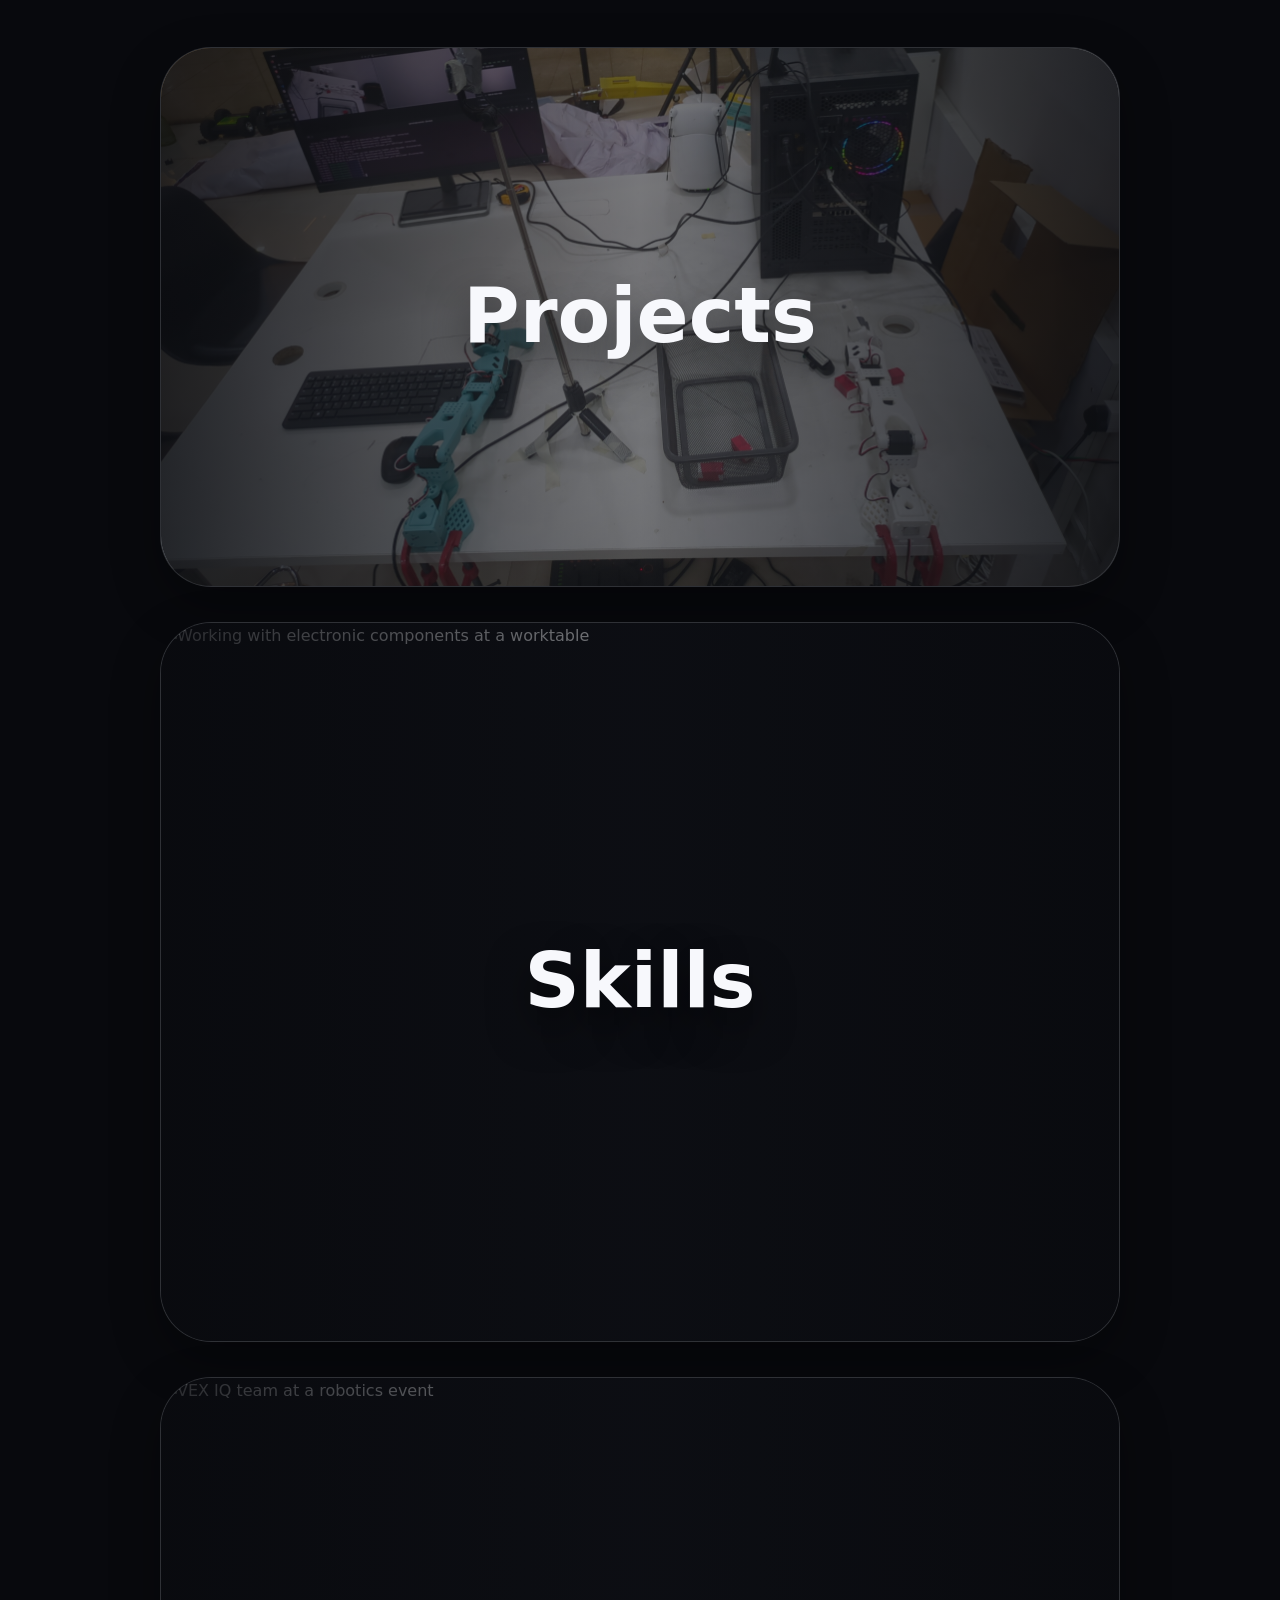
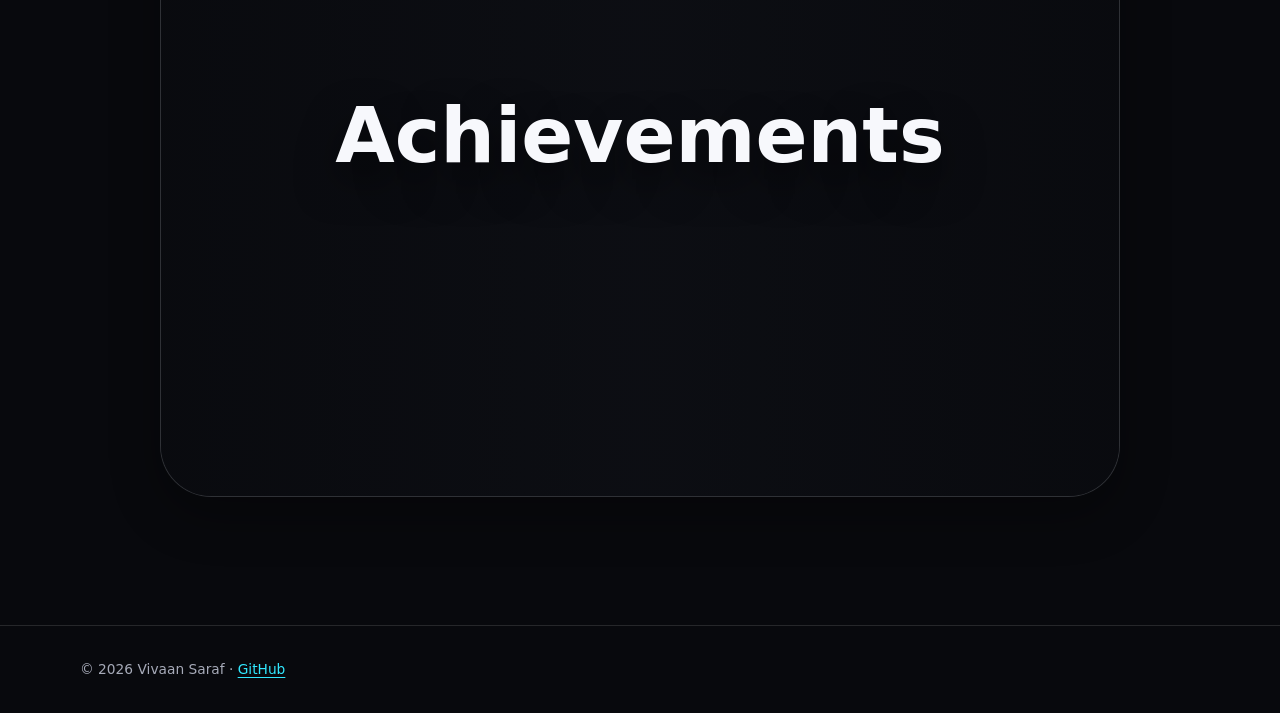
==== commit 89ae6381: "Clarify portfolio results and skills" ====
--- a/index.html
+++ b/index.html
@@ -5,7 +5,7 @@
   <meta name="viewport" content="width=device-width, initial-scale=1.0">
   <meta name="description" content="Vivaan Saraf's coding and robotics journey through VEX IQ, drones, Arduino robots, robot arms, and web development.">
   <title>Vivaan Saraf | Coding Journey</title>
-  <link rel="stylesheet" href="style.css?v=1.8">
+  <link rel="stylesheet" href="style.css?v=2.0">
 </head>
 <body>
   <header class="site-header">
@@ -24,7 +24,7 @@
     <section class="hero hero--image" aria-labelledby="hero-title">
       <div class="container hero-content">
         <h1 id="hero-title">Welcome, I'm <span>Vivaan Saraf</span>.</h1>
-        <p class="hero-copy">I learn by building: coding websites, programming competition robots, and exploring drones, robot arms, and autonomous machines.</p>
+        <p class="hero-copy">I learn by building robots and websites. Here I show how my projects work, what I contributed, and what I am still figuring out.</p>
         <div class="hero-actions">
           <a class="button button-primary" href="projects.html">View Projects</a>
           <a class="button button-secondary" href="#about">About Me</a>
@@ -38,9 +38,10 @@
         <h2 id="about-title">My Coding Journey</h2>
       </div>
       <div class="about-panel">
-        <p>My interest in technology grew through hands-on robotics and programming at MakerWorks. I worked on VEX IQ in 2024 and 2025, learning how mechanical design and code come together on a competition field.</p>
+        <p>My interest in technology grew through hands-on robotics and programming at MakerWorks. I worked on VEX IQ in 2024 and 2025, learning how mechanical design and code come together on a competition field. In my second VEX IQ year, my team placed 2nd at Nationals.</p>
         <p>I have also built a drone and a two-wheel autonomous Arduino robot with an ultrasonic sensor and servo. More recently, I have been setting up an SO-101 robot arm with LeRobot and working through the motors, sensors, and Raspberry Pi setup for an Open Duck Mini V2. I built this portfolio with HTML and CSS to share what I learn.</p>
         <p><a href="https://photos.google.com/share/AF1QipMqKYZUfU76-3mRbu2ZNvPYSfWubZAIC1T2TUKQFDXF357ADCzVOULn_W6FX2EanA?key=ZWhiV0VmaGZkWm0yZWlWdFhhTnVDUXloYXJiU253" target="_blank" rel="noopener noreferrer">See my robotics photo journal</a></p>
+        <p><a href="https://github.com/VivaanSaraf" target="_blank" rel="noopener noreferrer">See my work on GitHub</a></p>
       </div>
     </section>
 
@@ -64,7 +65,7 @@
 
   <footer class="site-footer">
     <div class="container">
-      <p>© 2026 Vivaan Saraf</p>
+      <p>© 2026 Vivaan Saraf · <a href="https://github.com/VivaanSaraf" target="_blank" rel="noopener noreferrer">GitHub</a></p>
     </div>
   </footer>
 </body>
--- a/style.css
+++ b/style.css
@@ -165,9 +165,13 @@
 .card-content h2 { font-size: 1.25rem; }
 .card-content > p:not(.card-label):not(.tech-stack) { color: var(--muted); }
 .tech-stack { color: var(--violet); font-size: 0.88rem; font-weight: 800; }
+.project-status { padding: 0.65rem 0.85rem; border-left: 2px solid var(--cyan); border-radius: 0 0.4rem 0.4rem 0; background: rgba(49, 232, 255, 0.07); font-size: 0.86rem; }
+.project-status strong { color: var(--text); }
 .card-content .button { align-self: flex-start; margin-top: auto; }
 
 .project-detail { padding-top: 2rem; }
+.project-explainer { padding-top: 0; padding-bottom: 1.5rem; }
+.project-explainer .info-panel > p:last-child { max-width: 78ch; margin: 0; font-size: 0.95rem; }
 .project-detail-grid { display: grid; grid-template-columns: minmax(0, 1.15fr) minmax(0, 0.85fr); gap: 1.5rem; align-items: start; }
 .project-detail .media-slot { overflow: hidden; border: 1px solid var(--line); border-radius: 1rem; }
 .project-detail .media-slot > img { height: clamp(280px, 42vw, 520px); }
@@ -200,6 +204,7 @@
 
 .site-footer { padding-block: 2rem; border-top: 1px solid var(--line); color: var(--muted); font-size: 0.86rem; }
 .site-footer p { margin: 0; }
+.site-footer a { color: var(--cyan); text-underline-offset: 0.2em; }
 
 :focus-visible { outline: 3px solid var(--cyan); outline-offset: 4px; }
 
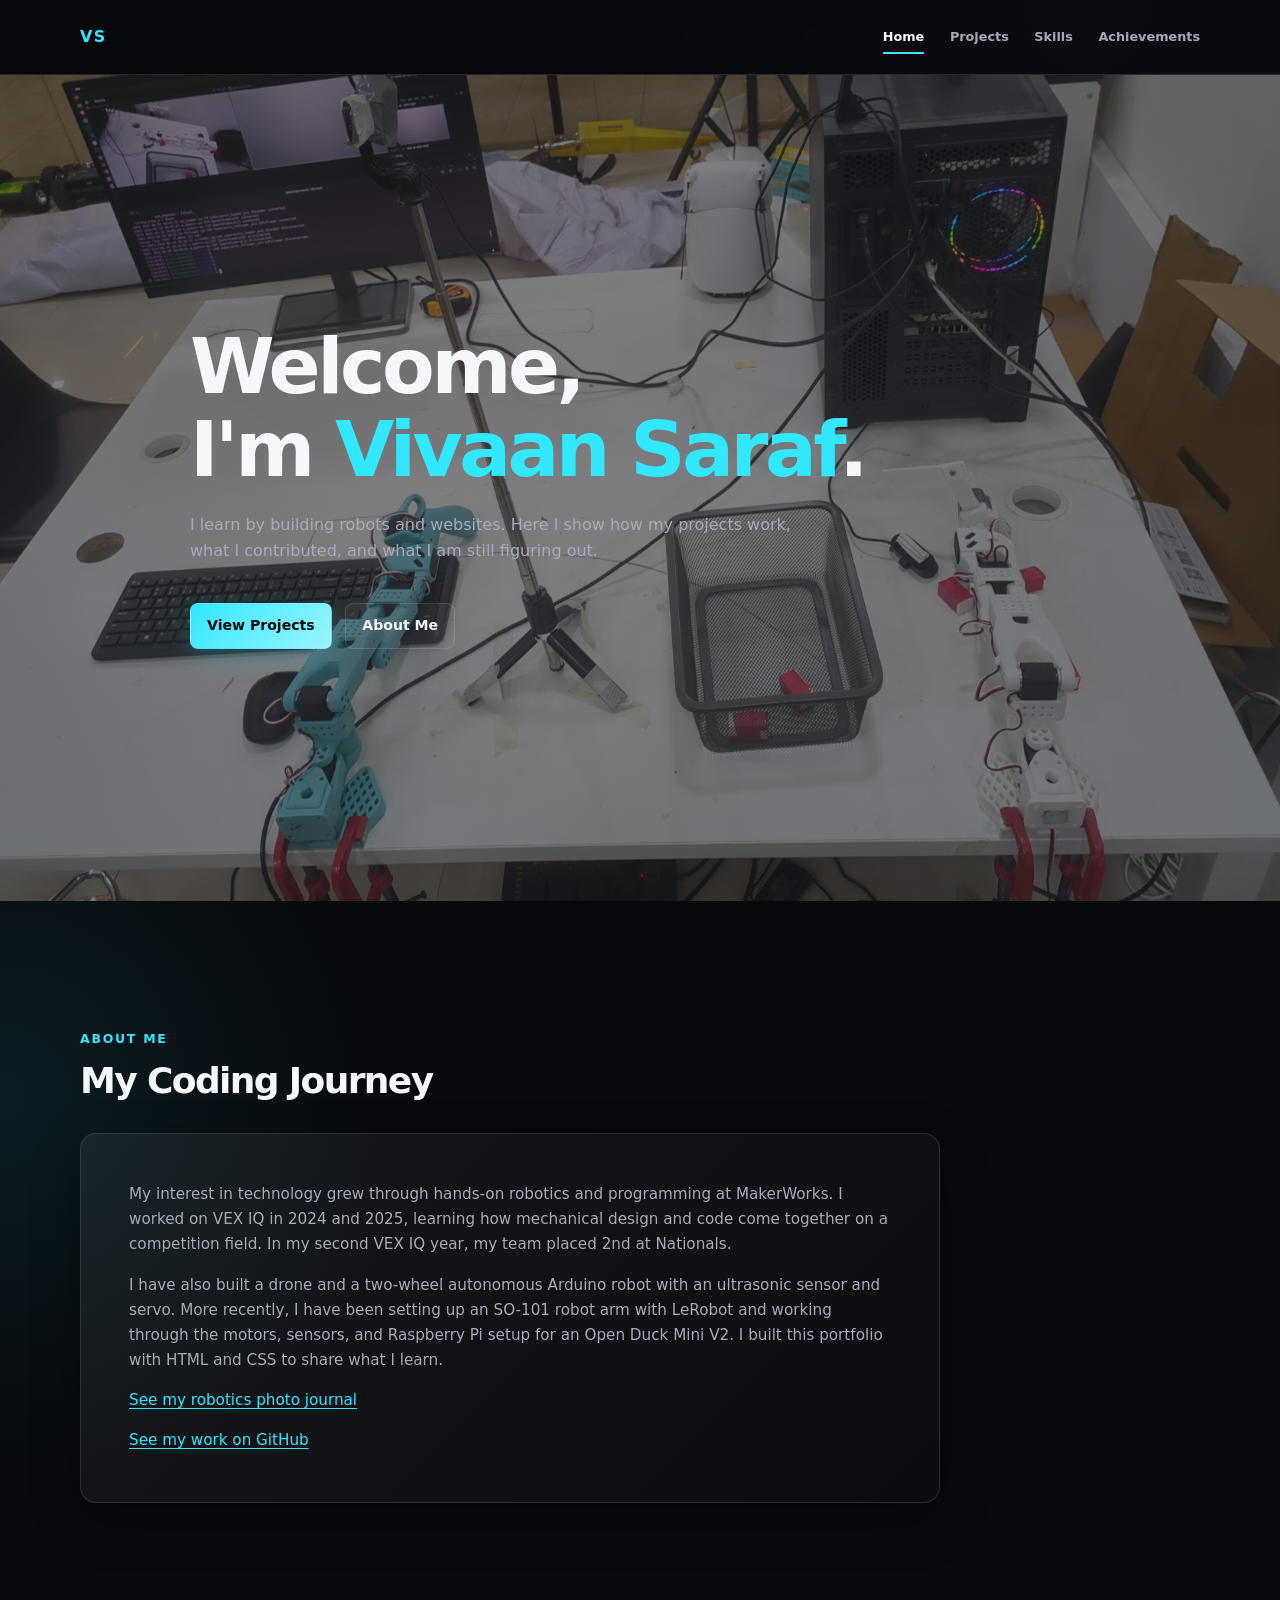
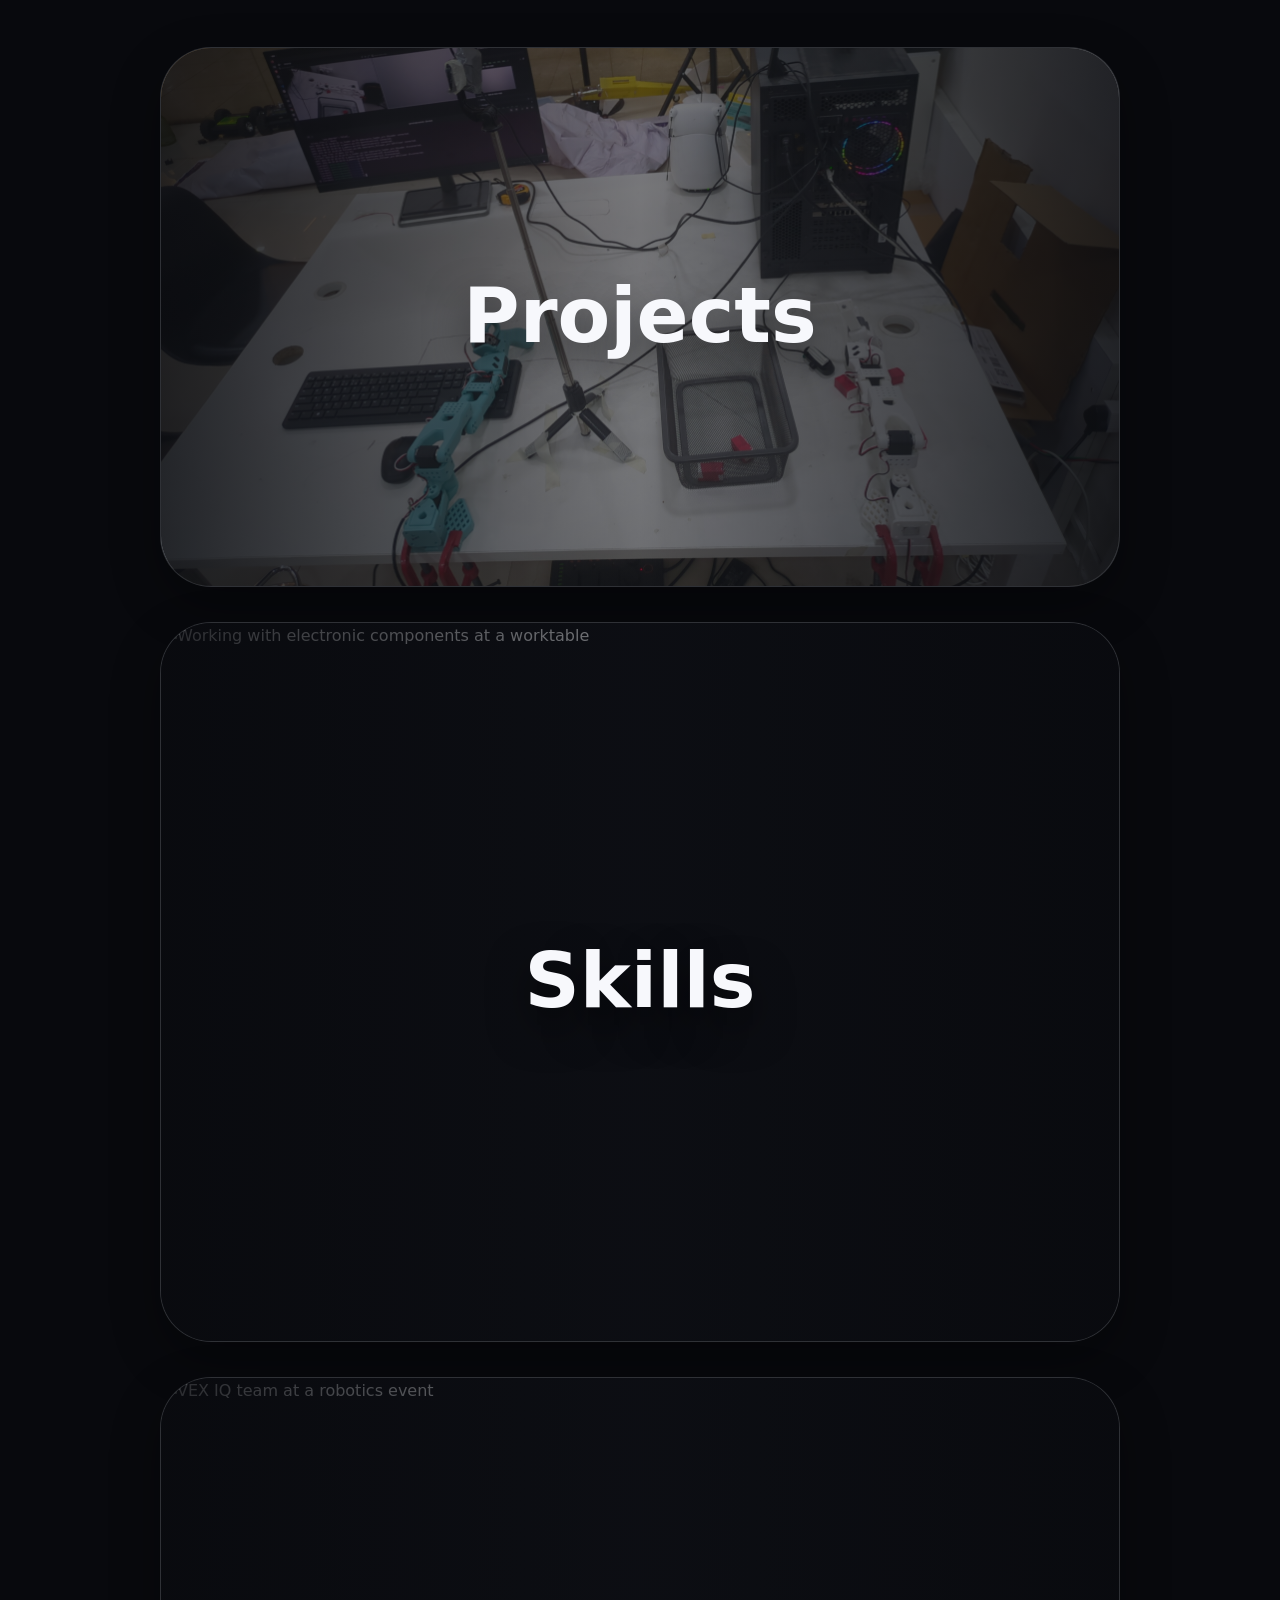
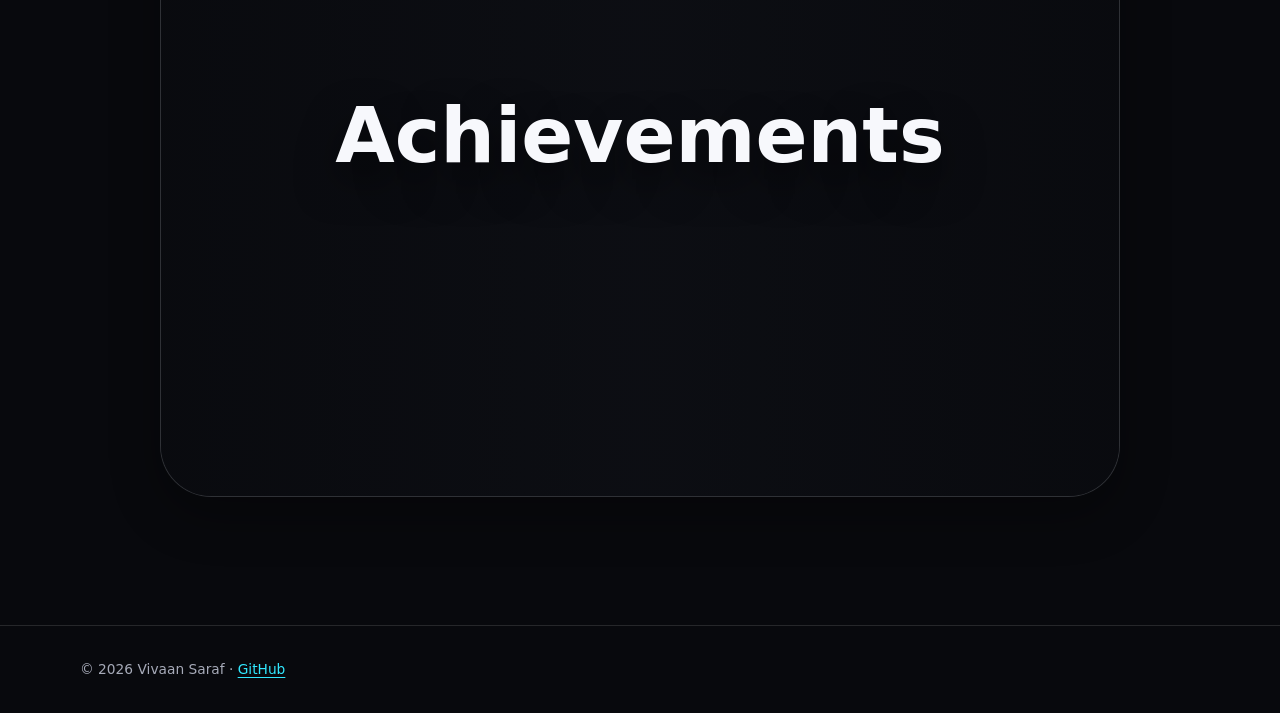
==== commit 6d22a8ef: "Put hero introduction on separate lines" ====
--- a/index.html
+++ b/index.html
@@ -5,7 +5,7 @@
   <meta name="viewport" content="width=device-width, initial-scale=1.0">
   <meta name="description" content="Vivaan Saraf's coding and robotics journey through VEX IQ, drones, Arduino robots, robot arms, and web development.">
   <title>Vivaan Saraf | Coding Journey</title>
-  <link rel="stylesheet" href="style.css?v=2.0">
+  <link rel="stylesheet" href="style.css?v=2.1">
 </head>
 <body>
   <header class="site-header">
@@ -23,7 +23,7 @@
   <main>
     <section class="hero hero--image" aria-labelledby="hero-title">
       <div class="container hero-content">
-        <h1 id="hero-title">Welcome, I'm <span>Vivaan Saraf</span>.</h1>
+        <h1 id="hero-title">Welcome,<br>I'm <span>Vivaan Saraf</span>.</h1>
         <p class="hero-copy">I learn by building robots and websites. Here I show how my projects work, what I contributed, and what I am still figuring out.</p>
         <div class="hero-actions">
           <a class="button button-primary" href="projects.html">View Projects</a>
--- a/style.css
+++ b/style.css
@@ -68,6 +68,7 @@
 h1, h2, p { margin-top: 0; }
 h1, h2 { line-height: 1.08; letter-spacing: -0.045em; }
 h1 { max-width: 16ch; margin-bottom: 1.2rem; font-size: clamp(2.35rem, 6vw, 4.8rem); }
+.hero h1 { max-width: 100%; }
 h1 span { color: var(--cyan); }
 h2 { margin-bottom: 0.8rem; font-size: clamp(1.4rem, 3vw, 2.25rem); }
 h3 { margin: 1.7rem 0 0.75rem; color: var(--text); font-size: 1rem; line-height: 1.3; }
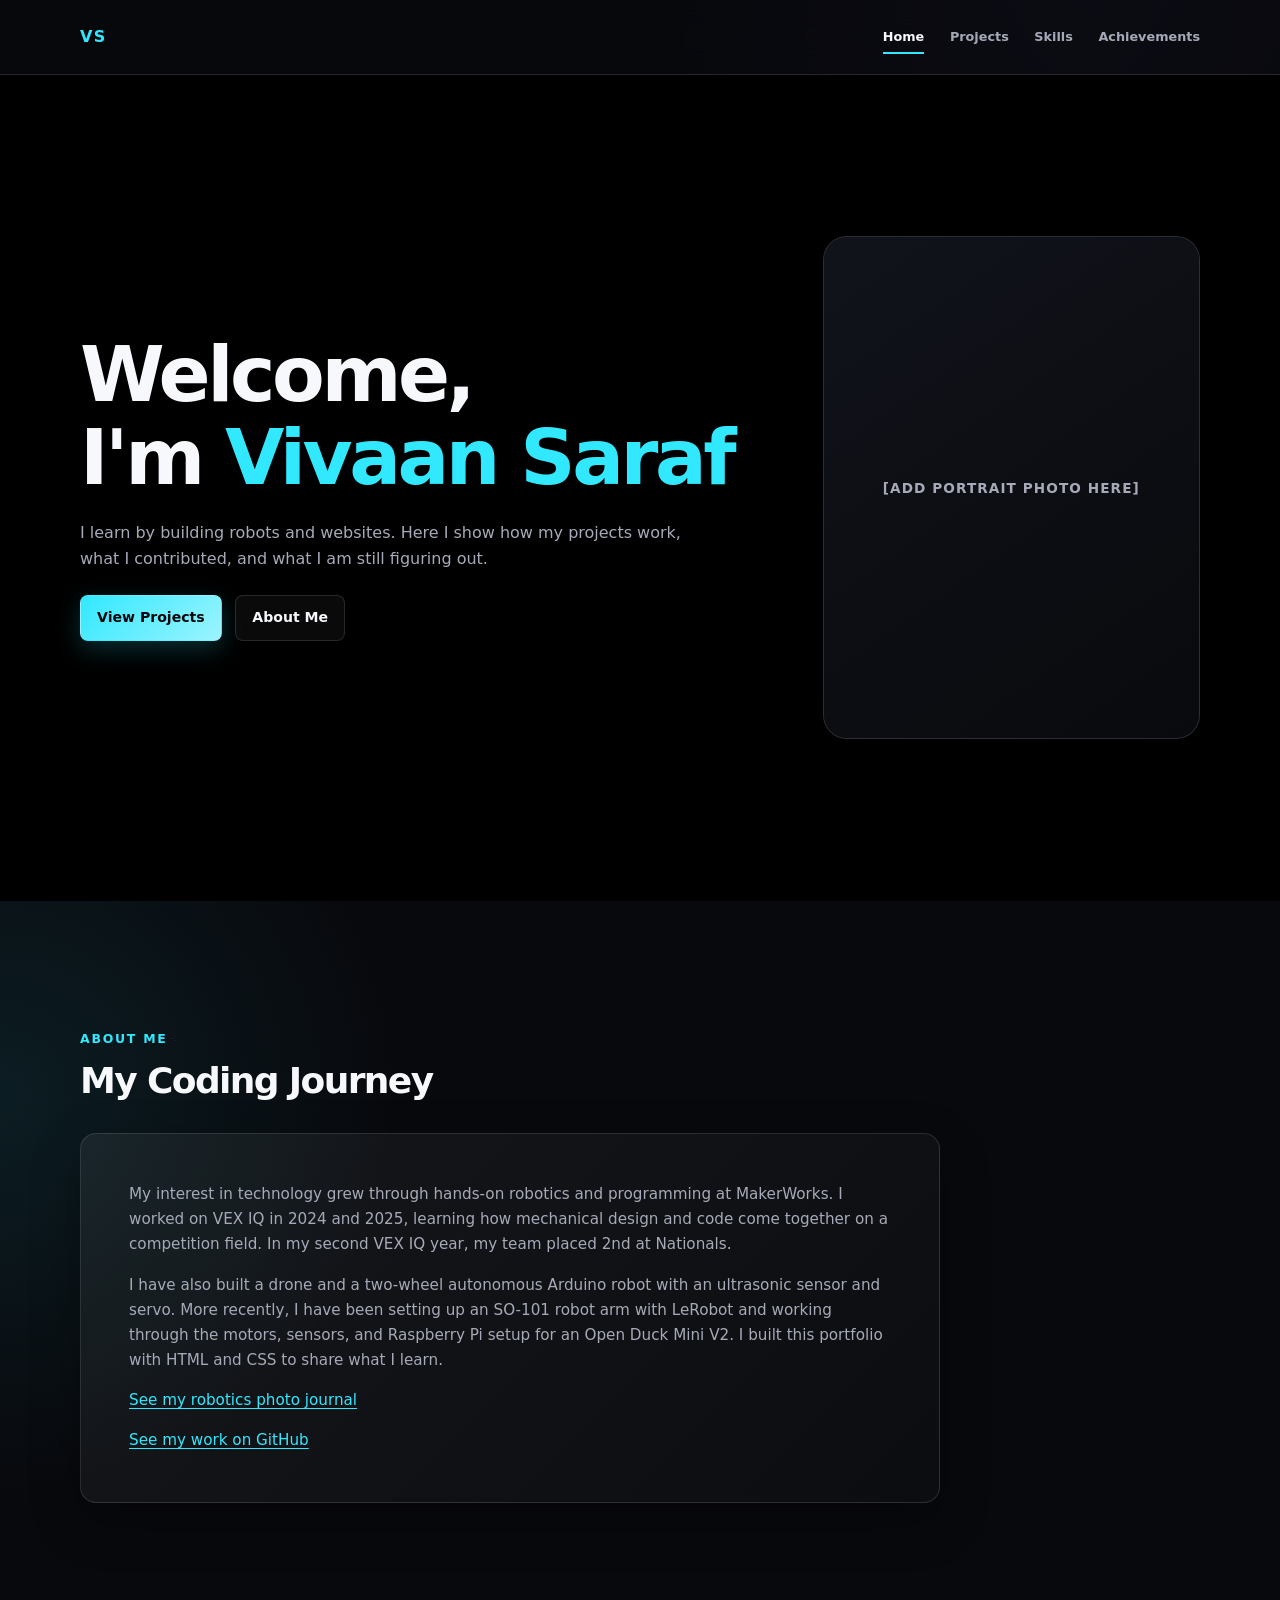
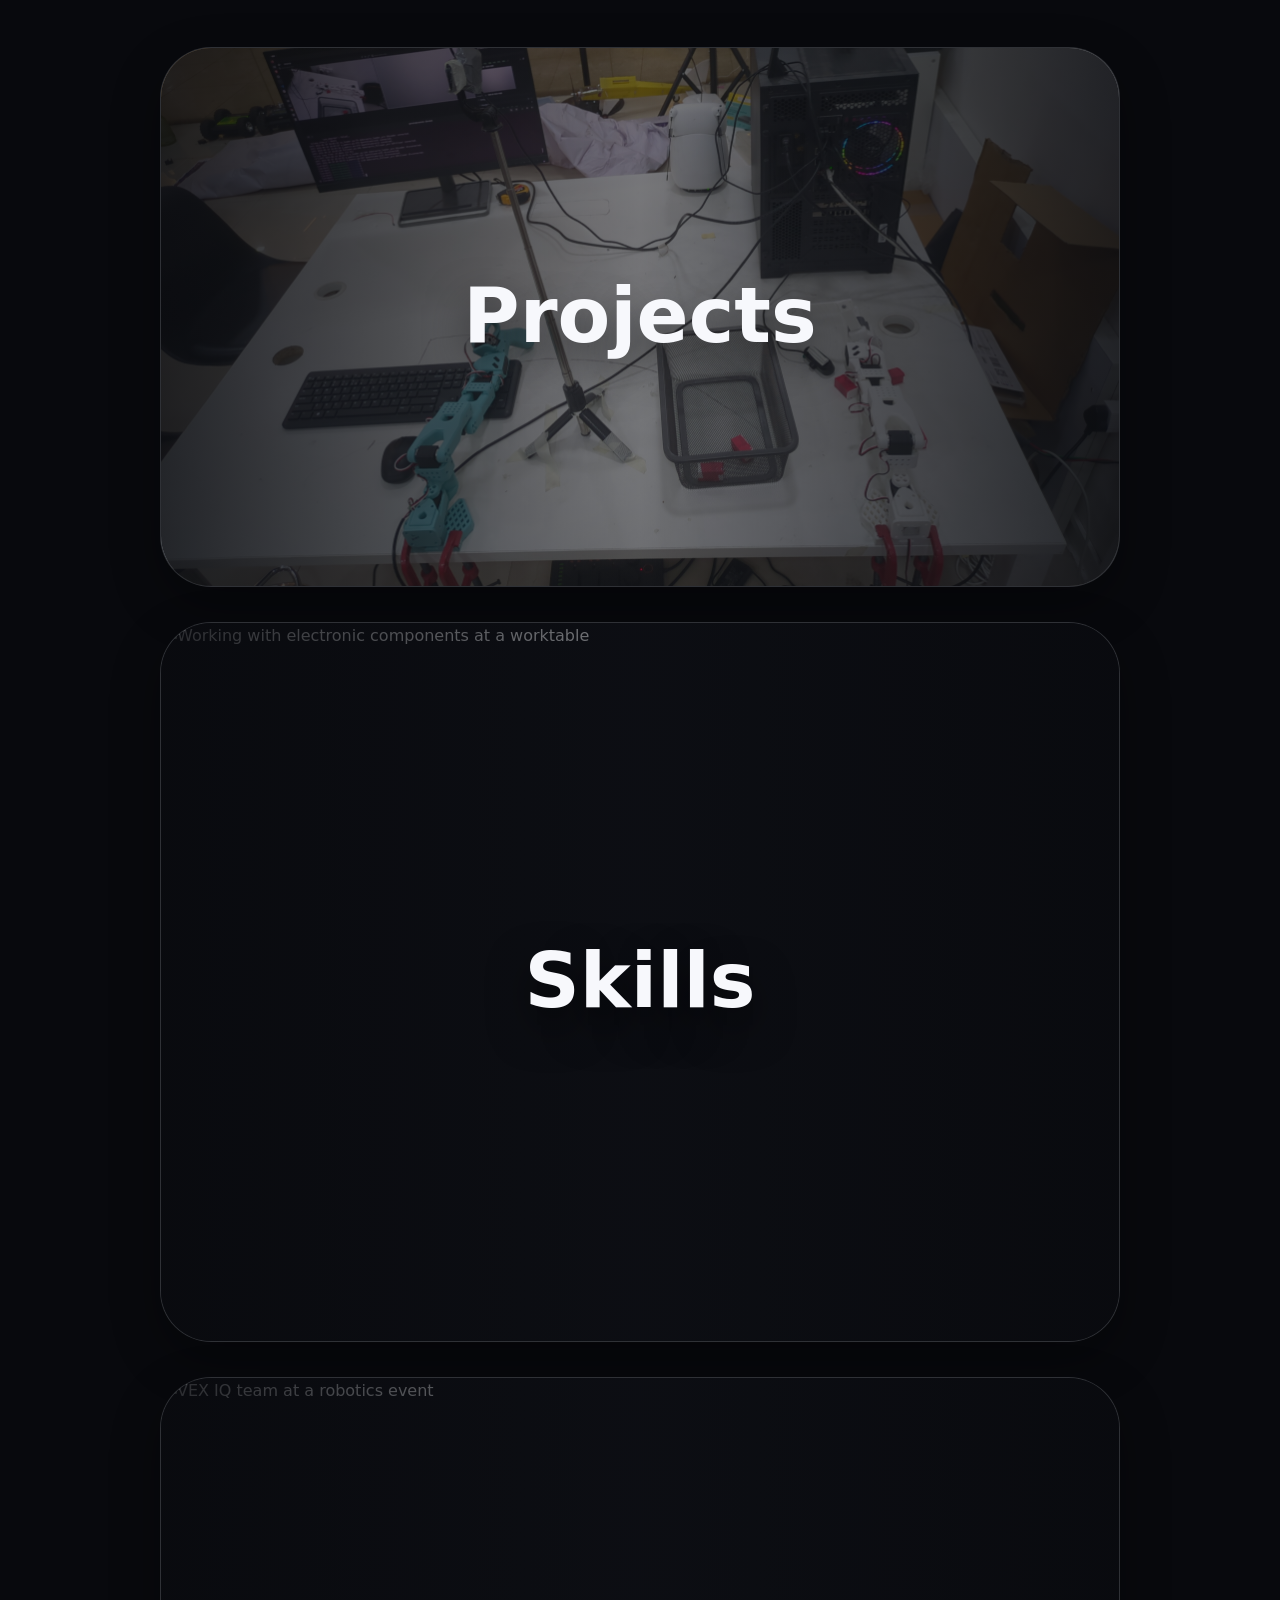
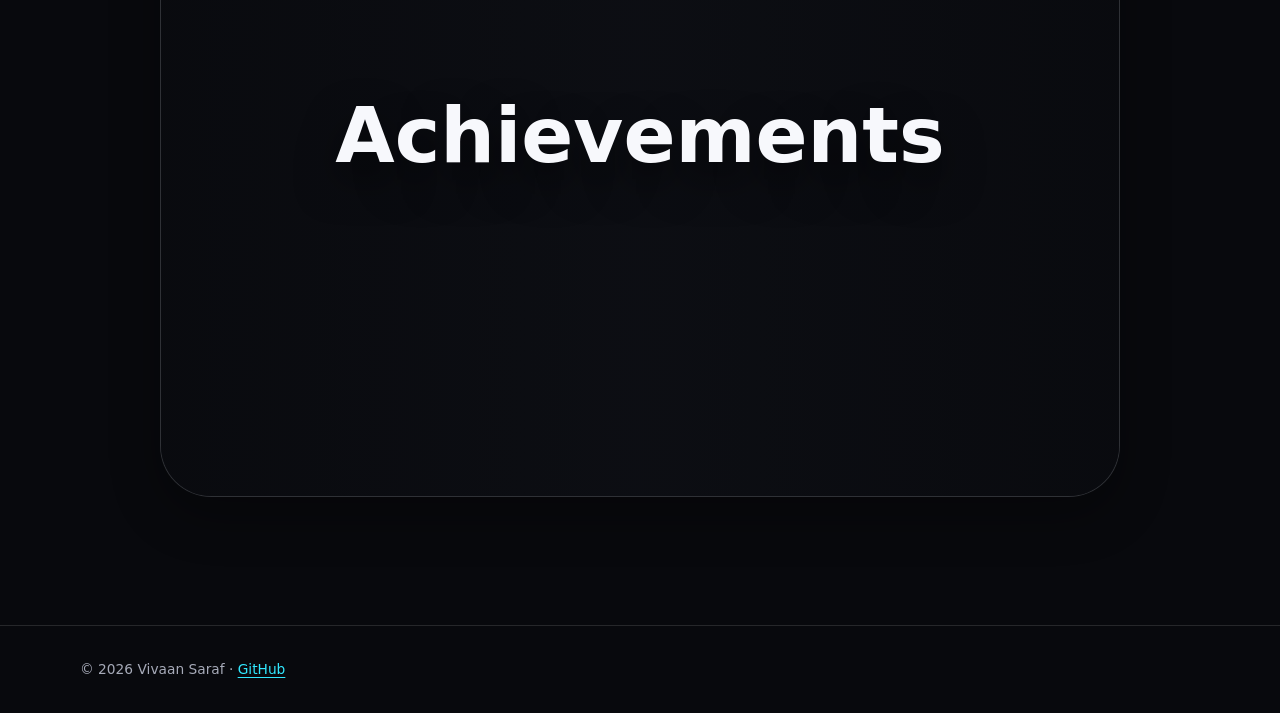
==== commit c9ecc934: "Prepare black hero with portrait photo frame" ====
--- a/index.html
+++ b/index.html
@@ -5,7 +5,7 @@
   <meta name="viewport" content="width=device-width, initial-scale=1.0">
   <meta name="description" content="Vivaan Saraf's coding and robotics journey through VEX IQ, drones, Arduino robots, robot arms, and web development.">
   <title>Vivaan Saraf | Coding Journey</title>
-  <link rel="stylesheet" href="style.css?v=2.1">
+  <link rel="stylesheet" href="style.css?v=2.2">
 </head>
 <body>
   <header class="site-header">
@@ -21,14 +21,19 @@
   </header>
 
   <main>
-    <section class="hero hero--image" aria-labelledby="hero-title">
+    <section class="hero hero--portrait" aria-labelledby="hero-title">
       <div class="container hero-content">
-        <h1 id="hero-title">Welcome,<br>I'm <span>Vivaan Saraf</span>.</h1>
-        <p class="hero-copy">I learn by building robots and websites. Here I show how my projects work, what I contributed, and what I am still figuring out.</p>
-        <div class="hero-actions">
-          <a class="button button-primary" href="projects.html">View Projects</a>
-          <a class="button button-secondary" href="#about">About Me</a>
+        <div class="hero-text">
+          <h1 id="hero-title">Welcome,<br>I'm <span>Vivaan Saraf</span></h1>
+          <p class="hero-copy">I learn by building robots and websites. Here I show how my projects work, what I contributed, and what I am still figuring out.</p>
+          <div class="hero-actions">
+            <a class="button button-primary" href="projects.html">View Projects</a>
+            <a class="button button-secondary" href="#about">About Me</a>
+          </div>
         </div>
+        <figure class="hero-portrait">
+          <div class="hero-portrait-placeholder" role="img" aria-label="Portrait photo of Vivaan Saraf to be added">[ADD PORTRAIT PHOTO HERE]</div>
+        </figure>
       </div>
     </section>
 
--- a/style.css
+++ b/style.css
@@ -8,7 +8,6 @@
   --cyan: #31e8ff;
   --violet: #9b6cff;
   --shadow: 0 18px 50px rgba(0, 0, 0, 0.32);
-  --hero-image: url("images/lerobot/hi.jpeg");
 }
 
 * { box-sizing: border-box; }
@@ -53,15 +52,13 @@
 .section { padding-block: clamp(4.5rem, 10vw, 8rem); }
 
 .hero { min-height: calc(100svh - 4.6rem); display: grid; }
-.hero--image {
-  background-image:
-    linear-gradient(rgba(8, 9, 13, 0.52), rgba(8, 9, 13, 0.52)),
-    var(--hero-image);
-  background-position: center;
-  background-repeat: no-repeat;
-  background-size: cover;
-}
-.hero-content { display: grid; align-content: center; max-width: 900px; padding-block: clamp(4.5rem, 10vw, 8rem); }
+.hero--portrait { background: #000; }
+.hero-content { display: grid; grid-template-columns: minmax(0, 1.5fr) minmax(220px, 0.85fr); align-items: center; gap: clamp(2rem, 6vw, 5rem); padding-block: clamp(3rem, 7vw, 6rem); }
+.hero-text { min-width: 0; }
+.hero-portrait { position: relative; width: min(100%, 390px); aspect-ratio: 3 / 4; justify-self: end; margin: 0; overflow: hidden; border: 1px solid var(--line); border-radius: 1.5rem; background: #101116; box-shadow: var(--shadow); }
+.hero-portrait > img, .hero-portrait-placeholder { position: absolute; inset: 0; width: 100%; height: 100%; }
+.hero-portrait > img { display: block; object-fit: cover; }
+.hero-portrait-placeholder { display: grid; place-items: center; padding: 1.5rem; color: var(--muted); background: linear-gradient(145deg, #11131b, #090a0d); font-size: 0.85rem; font-weight: 700; letter-spacing: 0.08em; text-align: center; }
 
 .eyebrow, .card-label { margin: 0 0 0.8rem; color: var(--cyan); font-size: 0.78rem; font-weight: 800; letter-spacing: 0.14em; text-transform: uppercase; }
 
@@ -214,6 +211,8 @@
 }
 
 @media (max-width: 780px) {
+  .hero-content { grid-template-columns: 1fr; }
+  .hero-portrait { width: min(100%, 360px); justify-self: center; }
   .project-detail-grid { grid-template-columns: 1fr; }
   .skills-section, .achievements-grid { grid-template-columns: 1fr; }
   .detail-gallery { grid-template-columns: repeat(2, minmax(0, 1fr)); }
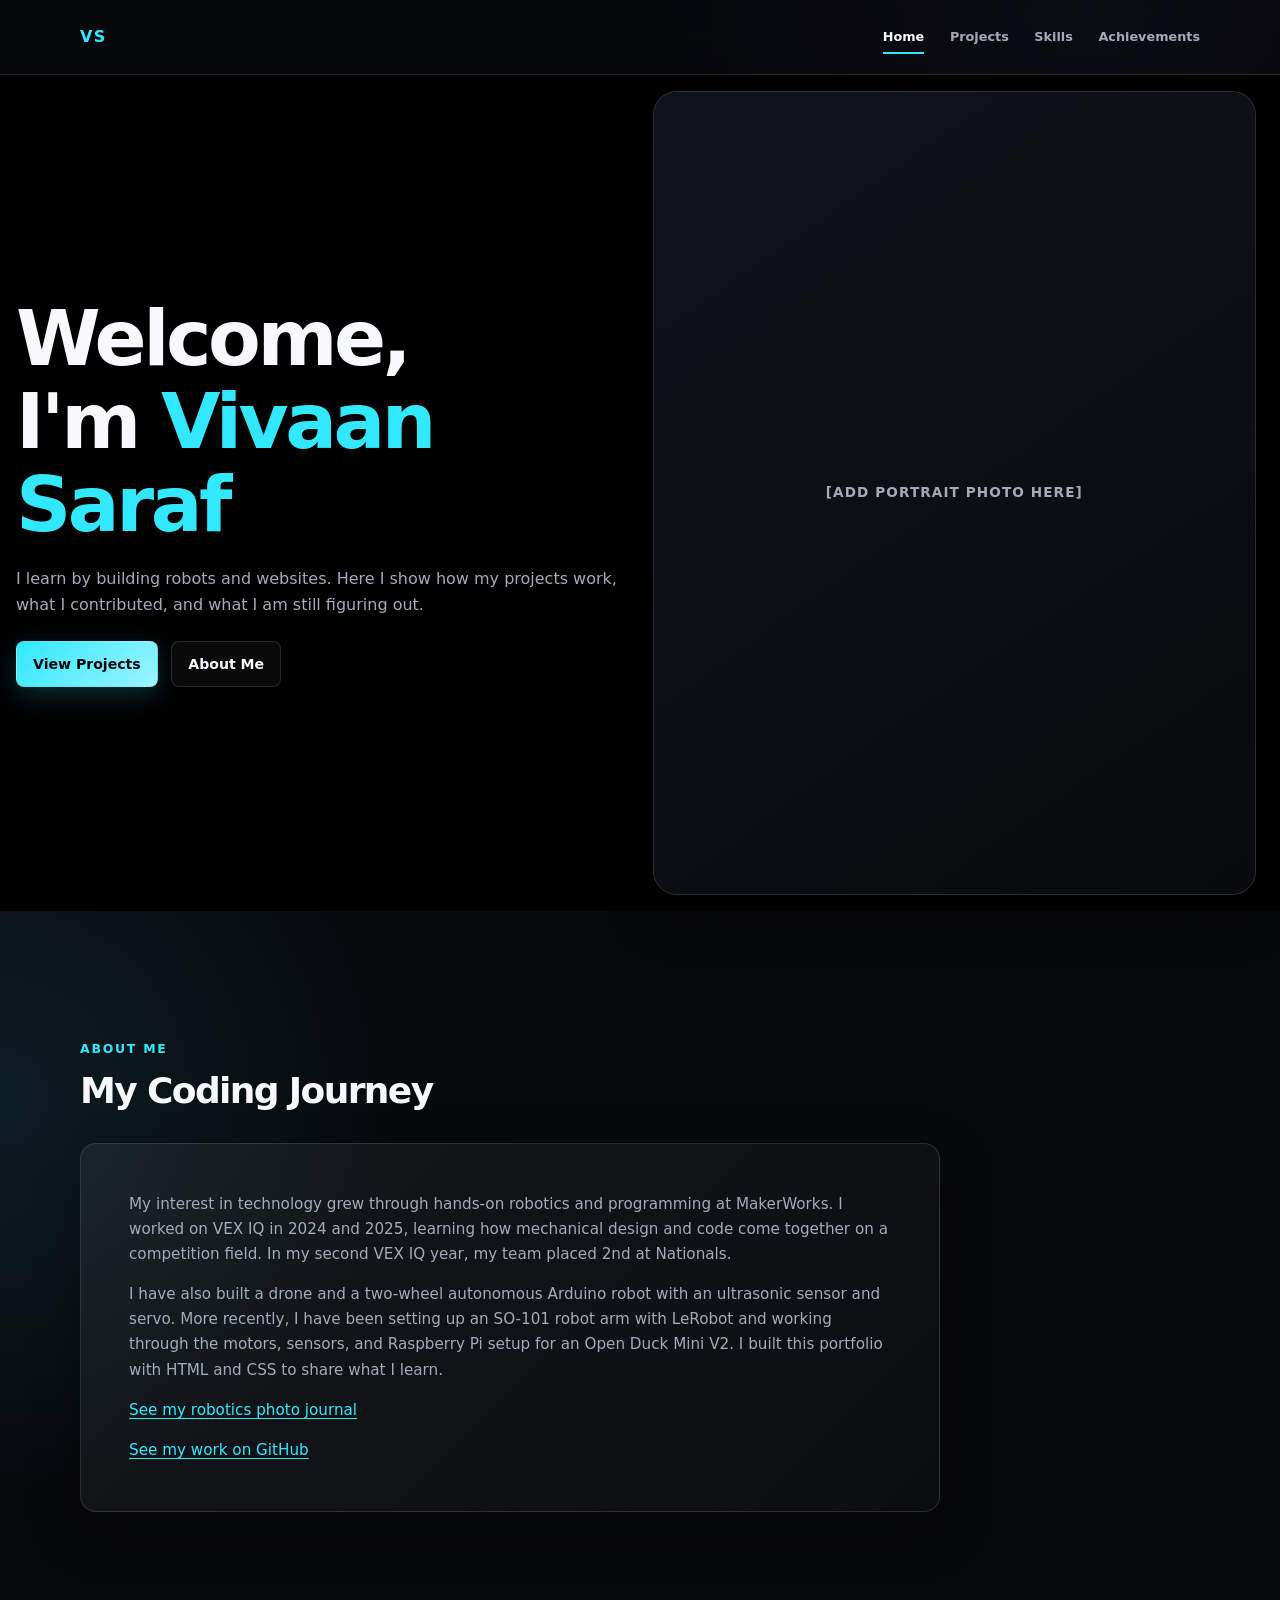
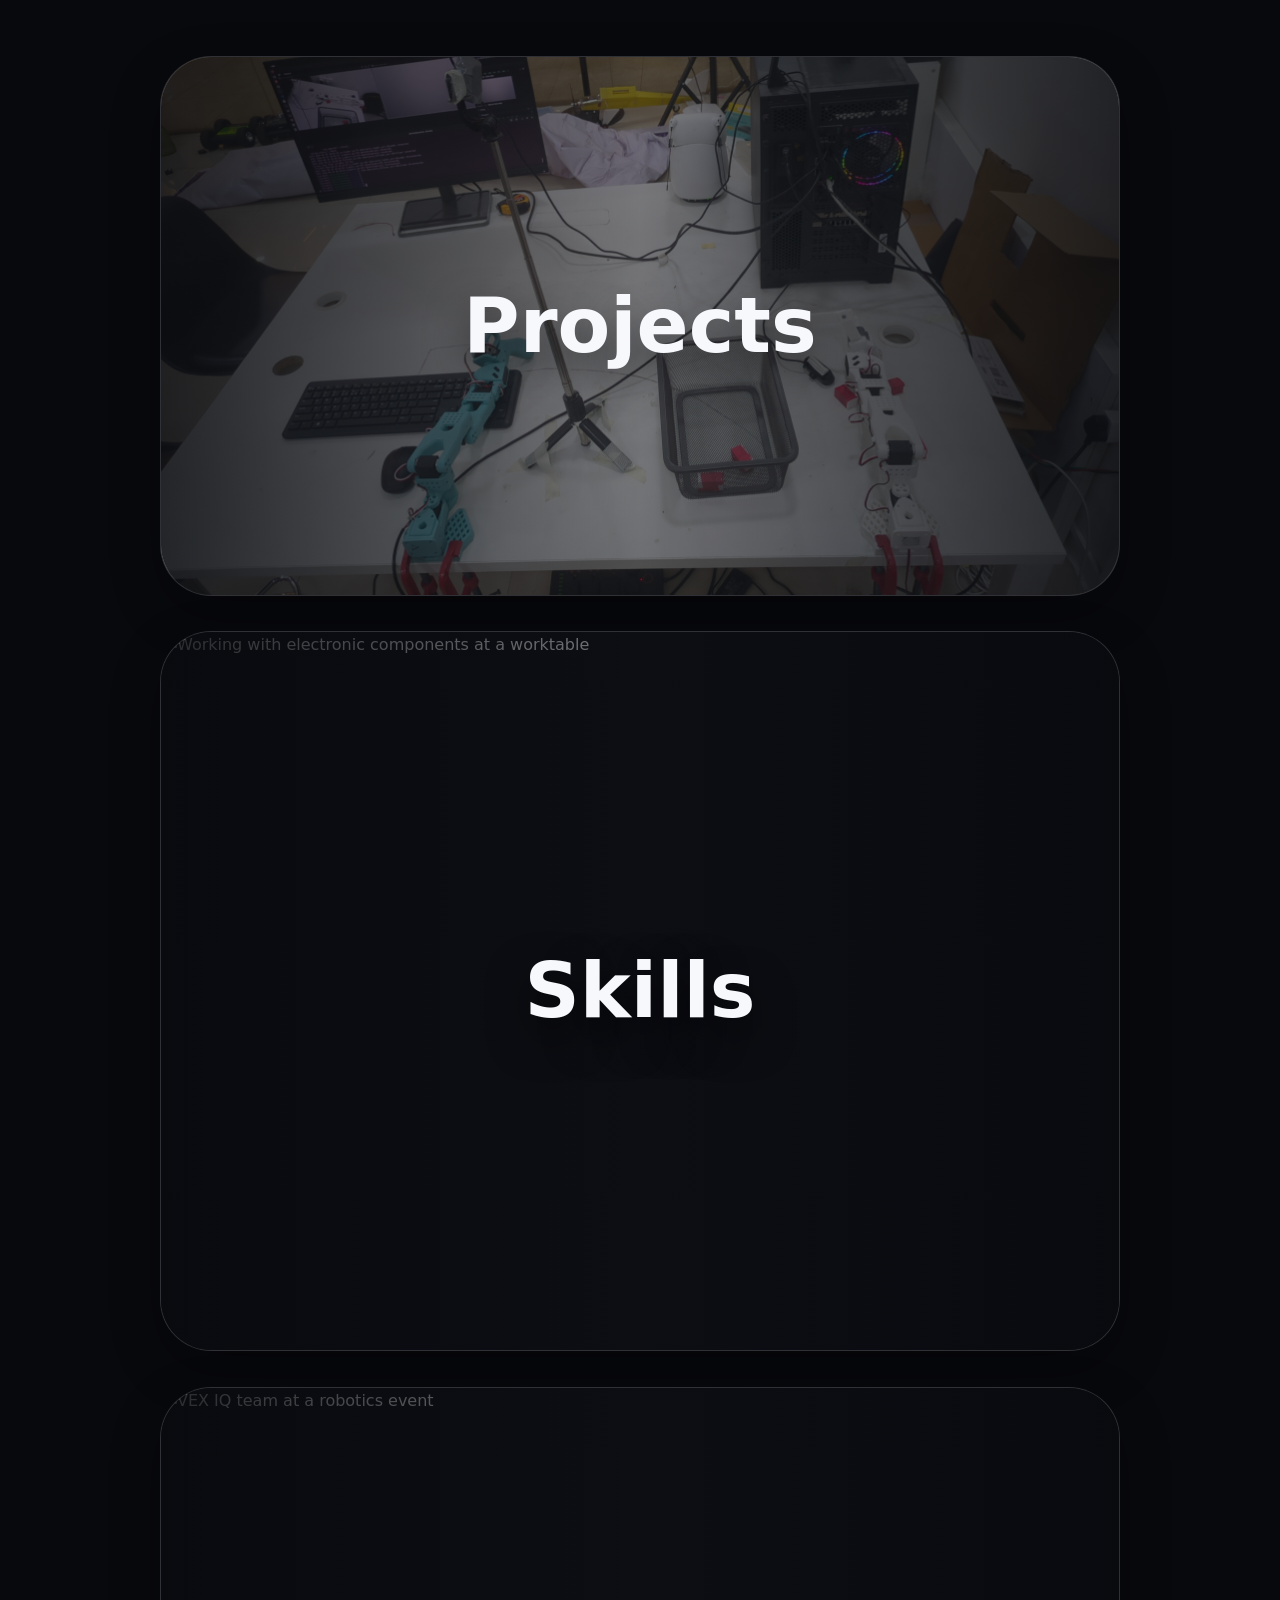
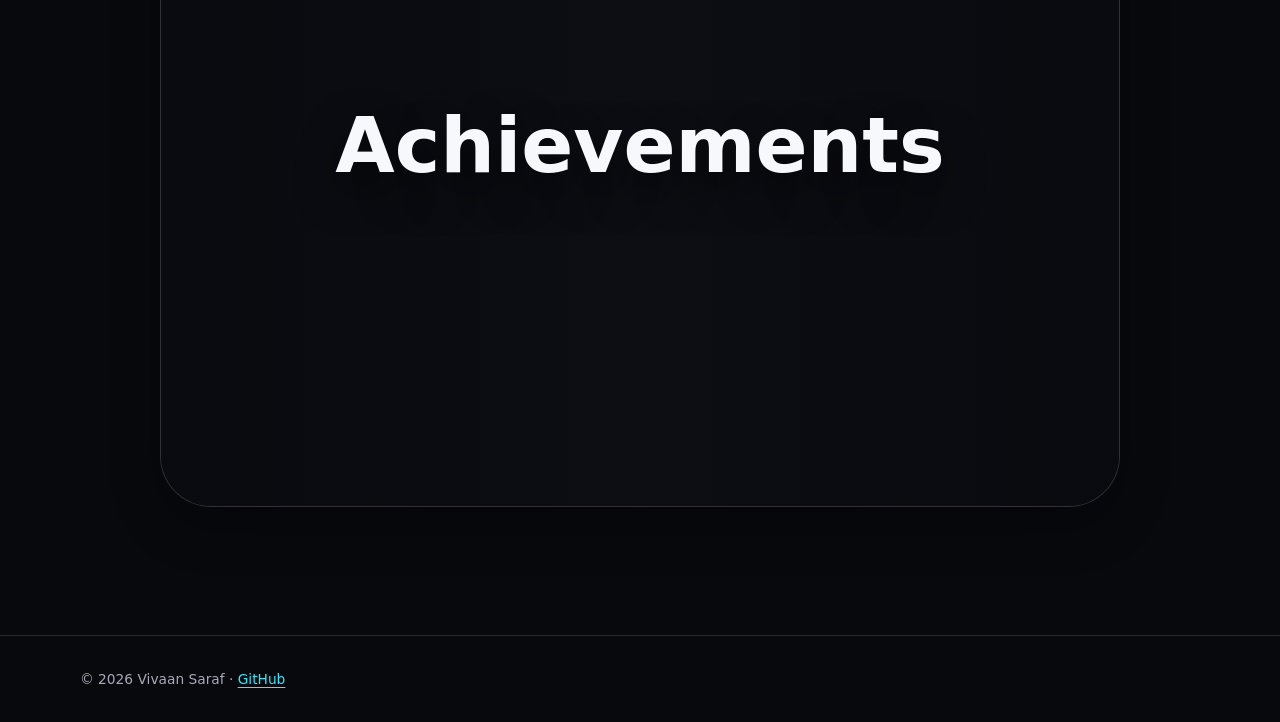
==== commit 06dd7db4: "Enlarge home portrait frame" ====
--- a/index.html
+++ b/index.html
@@ -5,7 +5,7 @@
   <meta name="viewport" content="width=device-width, initial-scale=1.0">
   <meta name="description" content="Vivaan Saraf's coding and robotics journey through VEX IQ, drones, Arduino robots, robot arms, and web development.">
   <title>Vivaan Saraf | Coding Journey</title>
-  <link rel="stylesheet" href="style.css?v=2.2">
+  <link rel="stylesheet" href="style.css?v=2.3">
 </head>
 <body>
   <header class="site-header">
--- a/style.css
+++ b/style.css
@@ -53,9 +53,9 @@
 
 .hero { min-height: calc(100svh - 4.6rem); display: grid; }
 .hero--portrait { background: #000; }
-.hero-content { display: grid; grid-template-columns: minmax(0, 1.5fr) minmax(220px, 0.85fr); align-items: center; gap: clamp(2rem, 6vw, 5rem); padding-block: clamp(3rem, 7vw, 6rem); }
+.hero-content { width: min(1600px, calc(100% - 2rem)); display: grid; grid-template-columns: repeat(2, minmax(0, 1fr)); align-items: center; gap: clamp(0.75rem, 2vw, 1.75rem); padding-block: clamp(0.5rem, 1.5vw, 1rem); }
 .hero-text { min-width: 0; }
-.hero-portrait { position: relative; width: min(100%, 390px); aspect-ratio: 3 / 4; justify-self: end; margin: 0; overflow: hidden; border: 1px solid var(--line); border-radius: 1.5rem; background: #101116; box-shadow: var(--shadow); }
+.hero-portrait { position: relative; width: min(100%, 750px, calc(75svh - 4.5rem)); aspect-ratio: 3 / 4; justify-self: start; margin: 0; overflow: hidden; border: 1px solid var(--line); border-radius: 1.5rem; background: #101116; box-shadow: var(--shadow); }
 .hero-portrait > img, .hero-portrait-placeholder { position: absolute; inset: 0; width: 100%; height: 100%; }
 .hero-portrait > img { display: block; object-fit: cover; }
 .hero-portrait-placeholder { display: grid; place-items: center; padding: 1.5rem; color: var(--muted); background: linear-gradient(145deg, #11131b, #090a0d); font-size: 0.85rem; font-weight: 700; letter-spacing: 0.08em; text-align: center; }
@@ -210,9 +210,12 @@
   .projects-grid { grid-template-columns: repeat(2, minmax(0, 1fr)); }
 }
 
+@media (max-width: 900px) {
+  .hero-content { grid-template-columns: 1fr; gap: 2rem; padding-block: 2rem; }
+  .hero-portrait { width: min(100%, 460px); justify-self: center; }
+}
+
 @media (max-width: 780px) {
-  .hero-content { grid-template-columns: 1fr; }
-  .hero-portrait { width: min(100%, 360px); justify-self: center; }
   .project-detail-grid { grid-template-columns: 1fr; }
   .skills-section, .achievements-grid { grid-template-columns: 1fr; }
   .detail-gallery { grid-template-columns: repeat(2, minmax(0, 1fr)); }
